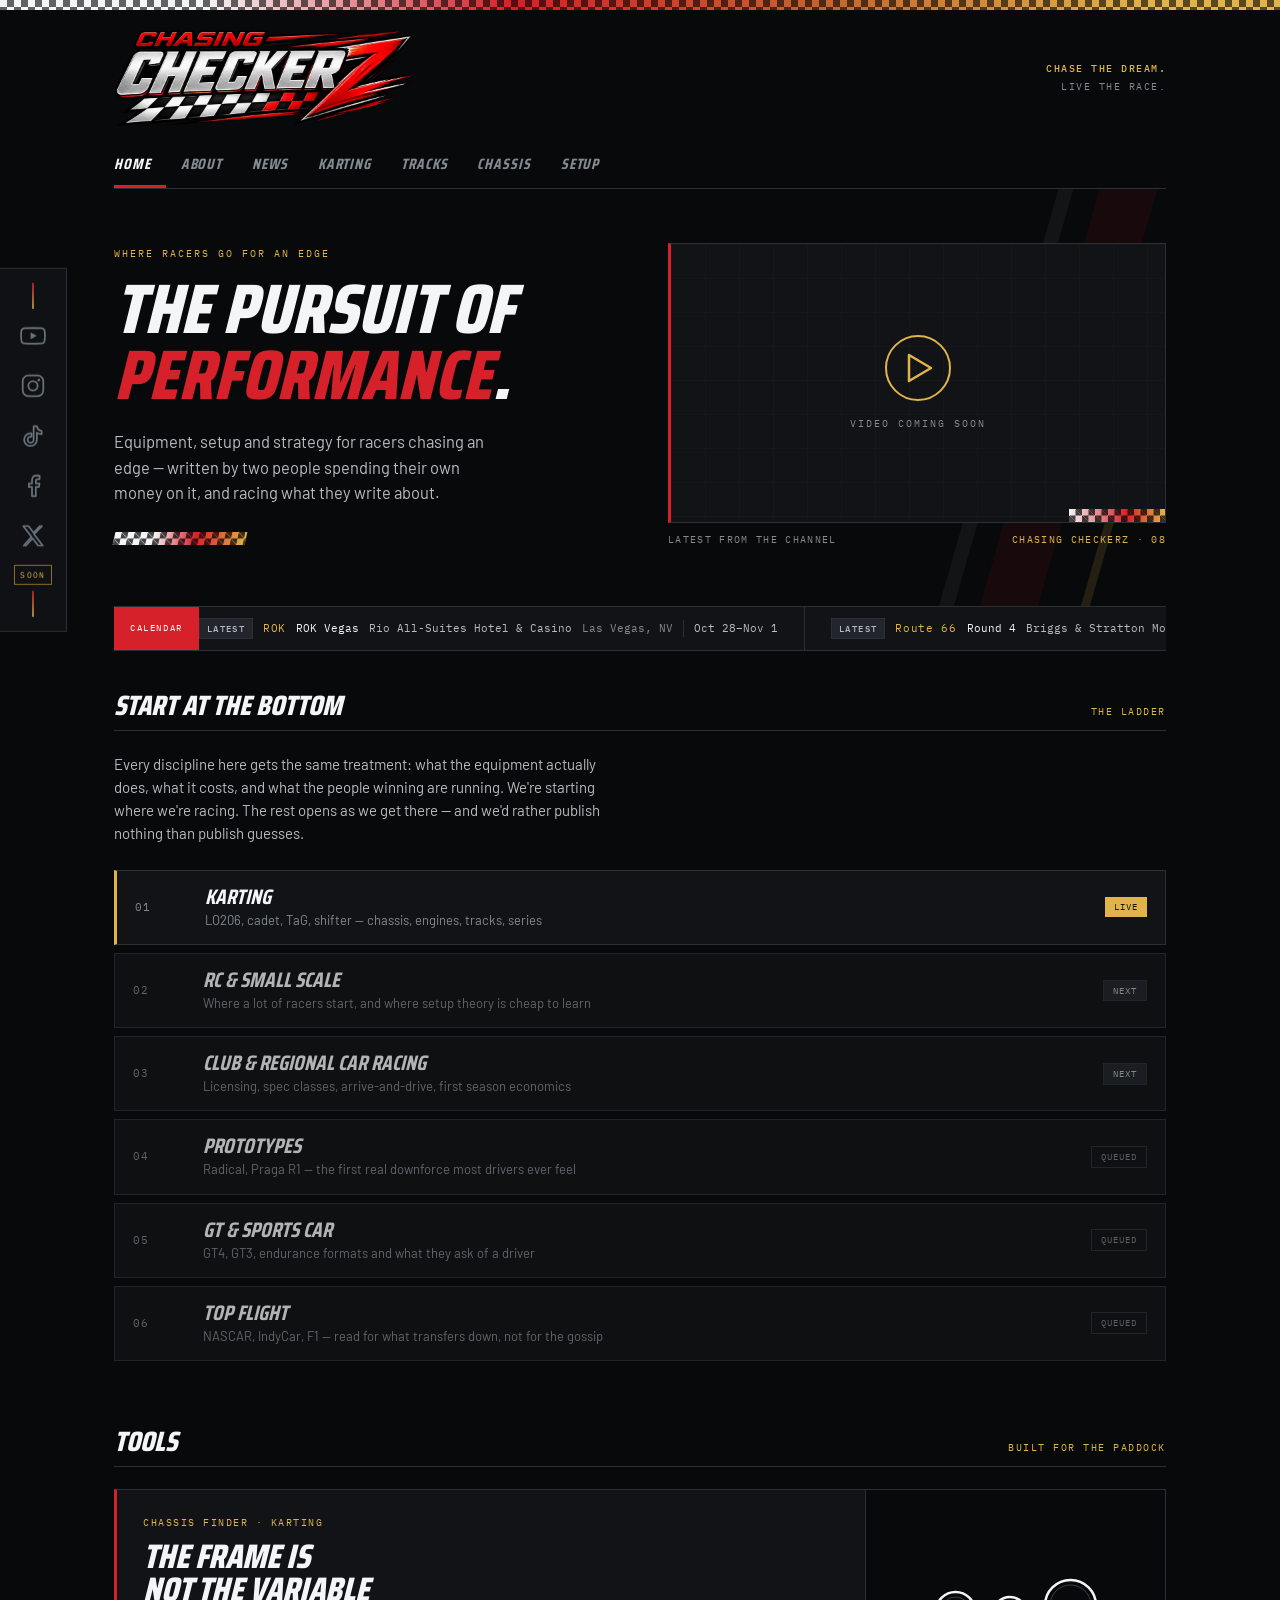
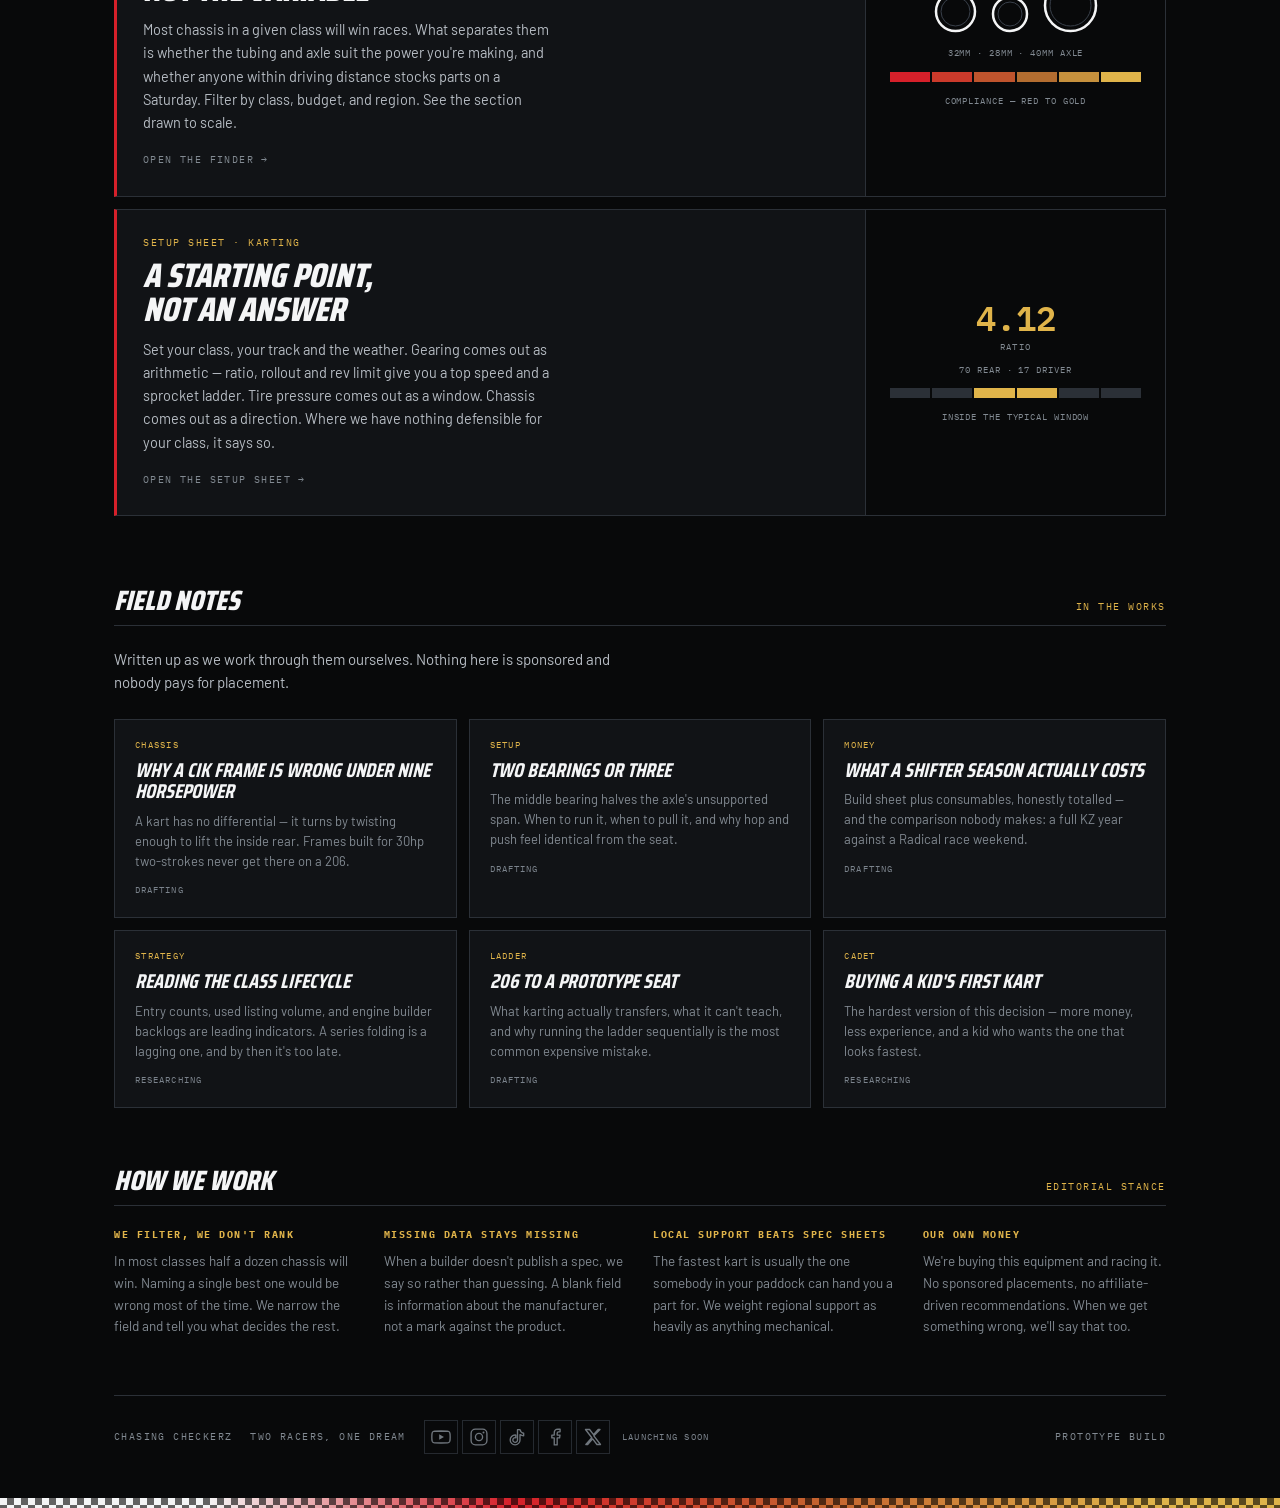
==== index.html @ 41fd0c92 "Header: new tagline 'Chase the dream. Live the race.'" ====
<!DOCTYPE html>
<html lang="en">
<head>
<meta charset="utf-8">
<meta name="viewport" content="width=device-width, initial-scale=1">
<title>Chasing Checkerz — The pursuit of performance</title>
<meta name="description" content="Where racers go for an edge. Equipment, setup, and strategy — starting with karting.">
<link rel="stylesheet" href="assets/app.css">
<style>
.hero2{position:relative;display:grid;grid-template-columns:1.02fr 1fr;gap:46px;align-items:center;padding:54px 0 58px}
.hero2-bg{position:absolute;inset:0;pointer-events:none;z-index:0;overflow:hidden}
.slash{position:absolute;top:-90px;height:560px;transform:skewX(-16deg)}
.s1{right:6%;width:58px;background:var(--red);opacity:.08}
.s2{right:14%;width:15px;background:var(--white);opacity:.045}
.s3{right:1%;width:9px;background:var(--gold);opacity:.13}
.hero2-copy{position:relative;z-index:1}
.hero2-copy h1{font-size:clamp(40px,5.6vw,70px)}
.hero2-copy .lede{margin-top:20px;max-width:44ch}
.hero2-copy .check-sm{margin-top:26px}
.hero2-video{position:relative;z-index:1;margin:0}
.vframe{position:relative;aspect-ratio:16/9;width:100%;background:var(--carbon);border:1px solid var(--rule);border-left:3px solid var(--red);display:flex;flex-direction:column;align-items:center;justify-content:center;gap:15px;overflow:hidden}
.vframe-grid{position:absolute;inset:0;opacity:.5;background-image:linear-gradient(var(--carbon-2) 1px,transparent 1px),linear-gradient(90deg,var(--carbon-2) 1px,transparent 1px);background-size:34px 34px}
.vplay{position:relative;z-index:1;width:66px;height:66px;border:2px solid var(--gold);border-radius:50%;display:flex;align-items:center;justify-content:center;color:var(--gold);padding-left:5px}
.vlabel{position:relative;z-index:1;font-family:var(--mono);font-size:10px;letter-spacing:.2em;text-transform:uppercase;color:var(--grey)}
.vcorner{position:absolute;right:0;bottom:0;width:96px;height:13px;background-image:linear-gradient(45deg,rgba(0,0,0,.72) 25%,transparent 25%,transparent 75%,rgba(0,0,0,.72) 75%),linear-gradient(45deg,rgba(0,0,0,.72) 25%,transparent 25%,transparent 75%,rgba(0,0,0,.72) 75%),linear-gradient(90deg,#F4F5F6 0%,var(--red) 60%,var(--gold) 100%);background-size:13px 13px,13px 13px,100% 100%;background-position:0 0,6.5px 6.5px,0 0}
.vcap{display:flex;justify-content:space-between;gap:12px;flex-wrap:wrap;margin-top:10px;font-family:var(--mono);font-size:9.5px;letter-spacing:.14em;text-transform:uppercase;color:var(--grey)}
.vcap span:last-child{color:var(--gold)}
.sec{padding-bottom:58px}
.rung{display:grid;grid-template-columns:52px 1fr auto;gap:18px;align-items:center;background:var(--carbon);border:1px solid var(--rule);padding:14px 18px;margin-bottom:8px}
.rung.live{border-left:3px solid var(--gold)}
.rung.queued{opacity:.72}
.rung-no{font-family:var(--mono);font-size:11px;color:var(--grey);letter-spacing:.08em}
.rung-name{font-family:var(--disp);font-weight:700;font-style:italic;font-size:21px;text-transform:uppercase;line-height:1.1}
.rung-desc{font-size:13px;color:var(--grey);margin-top:2px}
.rung-state{font-family:var(--mono);font-size:9px;letter-spacing:.12em;text-transform:uppercase;padding:3px 9px;white-space:nowrap}
.st-live{background:var(--gold);color:#1A1405}
.st-next{background:var(--carbon-3);color:var(--grey-2);border:1px solid var(--rule)}
.st-later{background:transparent;color:var(--grey-3);border:1px solid var(--rule)}
.tool-feature{display:grid;grid-template-columns:1fr 300px;background:var(--carbon);border:1px solid var(--rule);border-left:3px solid var(--red);text-decoration:none;transition:border-color .15s;margin-bottom:12px}
.tool-feature:hover{border-color:var(--gold);border-left-color:var(--gold)}
.tf-copy{padding:26px 26px 28px}
.tf-tag{font-family:var(--mono);font-size:9.5px;letter-spacing:.16em;text-transform:uppercase;color:var(--gold);margin-bottom:9px}
.tf-name{font-family:var(--disp);font-weight:800;font-style:italic;font-size:34px;text-transform:uppercase;line-height:.98;margin-bottom:12px}
.tf-desc{font-size:14.5px;color:var(--grey-2);line-height:1.6;max-width:52ch}
.tf-cta{font-family:var(--mono);font-size:10px;letter-spacing:.14em;text-transform:uppercase;color:var(--grey);margin-top:18px}
.tool-feature:hover .tf-cta{color:var(--gold)}
.tf-art{background:var(--black);border-left:1px solid var(--rule);display:flex;flex-direction:column;justify-content:center;gap:12px;padding:26px 24px}
.tf-tubes{display:flex;align-items:flex-end;gap:12px;justify-content:center}
.tf-cap{font-family:var(--mono);font-size:9px;letter-spacing:.1em;text-transform:uppercase;color:var(--grey);text-align:center}
.tf-bar{display:flex;gap:2px}
.tf-bar i{height:10px;flex:1}
.notes{display:grid;grid-template-columns:repeat(auto-fit,minmax(280px,1fr));gap:12px}
.note-card{background:var(--carbon);border:1px solid var(--rule);padding:18px 20px 20px}
.note-cat{font-family:var(--mono);font-size:9px;letter-spacing:.14em;text-transform:uppercase;color:var(--gold);margin-bottom:8px}
.note-title{font-family:var(--disp);font-weight:700;font-style:italic;font-size:20px;text-transform:uppercase;line-height:1.08;margin-bottom:8px}
.note-dek{font-size:13px;color:var(--grey);line-height:1.55}
.note-state{font-family:var(--mono);font-size:9px;letter-spacing:.12em;text-transform:uppercase;color:var(--grey-3);margin-top:12px}
.stance{display:grid;grid-template-columns:repeat(auto-fit,minmax(240px,1fr));gap:26px}
.stance h3{font-family:var(--mono);font-size:9.5px;letter-spacing:.16em;text-transform:uppercase;color:var(--gold);margin-bottom:8px}
.stance p{font-size:13.5px;color:var(--grey);line-height:1.6}
@media(max-width:980px){
  .hero2{grid-template-columns:1fr;gap:32px;padding:40px 0 46px}
  .hero2-copy .lede{max-width:none}
}
@media(max-width:780px){
  .tool-feature{grid-template-columns:1fr}
  .tf-art{border-left:none;border-top:1px solid var(--rule)}
  .rung{grid-template-columns:36px 1fr;gap:12px}
  .rung-state{grid-column:2;justify-self:start;margin-top:6px}
}
</style>
</head>
<body>
<div class="checkstrip"></div>

<div class="wrap">
  <header class="mastB">
    <div class="barB">
      <a href="index.html" aria-label="Chasing Checkerz home"><img class="logoB" src="assets/logo-bar.webp" alt="Chasing Checkerz"></a>
      <div class="toolB"><b>Chase the dream.</b>Live the race.</div>
    </div>
    <nav class="sitenav">
      <a href="index.html" aria-current="page">Home</a>
      <a href="about.html">About</a>
      <a href="news.html">News</a>
      <a href="karting.html">Karting</a>
      <a href="tracks.html">Tracks</a>
      <a href="frame.html">Chassis</a>
      <a href="setup.html">Setup</a>
    </nav>
  </header>

  <section class="hero2">
    <div class="hero2-bg" aria-hidden="true">
      <div class="slash s1"></div><div class="slash s2"></div><div class="slash s3"></div>
    </div>
    <div class="hero2-copy">
      <div class="eyebrow">Where racers go for an edge</div>
      <h1>The pursuit of<br><em>performance</em>.</h1>
      <p class="lede">Equipment, setup and strategy for racers chasing an edge &mdash; written by two people spending their own money on it, and racing what they write about.</p>
      <div class="check-sm"></div>
    </div>

    <figure class="hero2-video">
      <!-- ===== VIDEO PLACEHOLDER =====================================
           To go live, replace the whole .vframe div below with:
           <div class="vframe"><iframe src="https://www.youtube.com/embed/VIDEO_ID"
             title="Chasing Checkerz" frameborder="0" allowfullscreen
             style="position:absolute;inset:0;width:100%;height:100%;border:0"></iframe></div>
           The 16:9 box, border and caption all stay as they are.
      ============================================================== -->
      <div class="vframe">
        <div class="vframe-grid" aria-hidden="true"></div>
        <div class="vplay" aria-hidden="true">
          <svg width="26" height="30" viewBox="0 0 26 30"><path d="M2 2 L24 15 L2 28 Z" fill="none" stroke="currentColor" stroke-width="2.5" stroke-linejoin="round"/></svg>
        </div>
        <div class="vlabel">Video coming soon</div>
        <div class="vcorner" aria-hidden="true"></div>
      </div>
      <figcaption class="vcap"><span>Latest from the channel</span><span>Chasing Checkerz &middot; 08</span></figcaption>
    </figure>
  </section>

  <div id="ticker"></div>

  <section class="sec" style="padding-top:40px">
    <div class="sec-head">
      <h2>Start at the bottom</h2>
      <span class="kicker">The ladder</span>
    </div>
    <p class="sec-intro">Every discipline here gets the same treatment: what the equipment actually does, what it costs, and what the people winning are running. We're starting where we're racing. The rest opens as we get there — and we'd rather publish nothing than publish guesses.</p>

    <div class="rung live">
      <div class="rung-no">01</div>
      <div><div class="rung-name">Karting</div><div class="rung-desc">LO206, cadet, TaG, shifter — chassis, engines, tracks, series</div></div>
      <span class="rung-state st-live">Live</span>
    </div>
    <div class="rung queued">
      <div class="rung-no">02</div>
      <div><div class="rung-name">RC &amp; Small Scale</div><div class="rung-desc">Where a lot of racers start, and where setup theory is cheap to learn</div></div>
      <span class="rung-state st-next">Next</span>
    </div>
    <div class="rung queued">
      <div class="rung-no">03</div>
      <div><div class="rung-name">Club &amp; Regional Car Racing</div><div class="rung-desc">Licensing, spec classes, arrive-and-drive, first season economics</div></div>
      <span class="rung-state st-next">Next</span>
    </div>
    <div class="rung queued">
      <div class="rung-no">04</div>
      <div><div class="rung-name">Prototypes</div><div class="rung-desc">Radical, Praga R1 — the first real downforce most drivers ever feel</div></div>
      <span class="rung-state st-later">Queued</span>
    </div>
    <div class="rung queued">
      <div class="rung-no">05</div>
      <div><div class="rung-name">GT &amp; Sports Car</div><div class="rung-desc">GT4, GT3, endurance formats and what they ask of a driver</div></div>
      <span class="rung-state st-later">Queued</span>
    </div>
    <div class="rung queued">
      <div class="rung-no">06</div>
      <div><div class="rung-name">Top Flight</div><div class="rung-desc">NASCAR, IndyCar, F1 — read for what transfers down, not for the gossip</div></div>
      <span class="rung-state st-later">Queued</span>
    </div>
  </section>

  <section class="sec">
    <div class="sec-head">
      <h2>Tools</h2>
      <span class="kicker">Built for the paddock</span>
    </div>
    <a class="tool-feature" href="frame.html">
      <div class="tf-copy">
        <div class="tf-tag">Chassis Finder · Karting</div>
        <div class="tf-name">The Frame Is<br>Not The Variable</div>
        <p class="tf-desc">Most chassis in a given class will win races. What separates them is whether the tubing and axle suit the power you're making, and whether anyone within driving distance stocks parts on a Saturday. Filter by class, budget, and region. See the section drawn to scale.</p>
        <div class="tf-cta">Open the finder →</div>
      </div>
      <div class="tf-art" aria-hidden="true">
        <div class="tf-tubes">
          <svg width="45" height="45" viewBox="0 0 45 45"><circle cx="22.5" cy="22.5" r="19.5" fill="none" stroke="#F4F5F6" stroke-width="2.5"/><circle cx="22.5" cy="22.5" r="14.5" fill="none" stroke="#39404A" stroke-width="1"/></svg>
          <svg width="40" height="40" viewBox="0 0 40 40"><circle cx="20" cy="20" r="17" fill="none" stroke="#F4F5F6" stroke-width="2.5"/><circle cx="20" cy="20" r="12" fill="none" stroke="#39404A" stroke-width="1"/></svg>
          <svg width="57" height="57" viewBox="0 0 57 57"><circle cx="28.5" cy="28.5" r="25.5" fill="none" stroke="#F4F5F6" stroke-width="2.5"/><circle cx="28.5" cy="28.5" r="20.5" fill="none" stroke="#39404A" stroke-width="1"/></svg>
        </div>
        <div class="tf-cap">32mm · 28mm · 40mm axle</div>
        <div class="tf-bar">
          <i style="background:#D6202A"></i><i style="background:#CB3A2B"></i><i style="background:#BF542D"></i>
          <i style="background:#B36D30"></i><i style="background:#C6913D"></i><i style="background:#E0B44A"></i>
        </div>
        <div class="tf-cap">Compliance — red to gold</div>
      </div>
    </a>
    <a class="tool-feature" href="setup.html">
      <div class="tf-copy">
        <div class="tf-tag">Setup Sheet &middot; Karting</div>
        <div class="tf-name">A Starting Point,<br>Not An Answer</div>
        <p class="tf-desc">Set your class, your track and the weather. Gearing comes out as arithmetic &mdash; ratio, rollout and rev limit give you a top speed and a sprocket ladder. Tire pressure comes out as a window. Chassis comes out as a direction. Where we have nothing defensible for your class, it says so.</p>
        <div class="tf-cta">Open the setup sheet &rarr;</div>
      </div>
      <div class="tf-art" aria-hidden="true">
        <div class="big" style="font-family:var(--mono);font-size:34px;font-weight:600;color:var(--gold);text-align:center;line-height:1">4.12<small style="display:block;font-size:9px;font-weight:400;letter-spacing:.14em;text-transform:uppercase;color:var(--grey);margin-top:7px">ratio</small></div>
        <div class="tf-cap">70 rear &middot; 17 driver</div>
        <div class="tf-bar">
          <i style="background:var(--rule)"></i><i style="background:var(--rule)"></i><i style="background:var(--gold)"></i>
          <i style="background:var(--gold)"></i><i style="background:var(--rule)"></i><i style="background:var(--rule)"></i>
        </div>
        <div class="tf-cap">Inside the typical window</div>
      </div>
    </a>
  </section>

  <section class="sec">
    <div class="sec-head">
      <h2>Field notes</h2>
      <span class="kicker">In the works</span>
    </div>
    <p class="sec-intro">Written up as we work through them ourselves. Nothing here is sponsored and nobody pays for placement.</p>
    <div class="notes">
      <article class="note-card">
        <div class="note-cat">Chassis</div>
        <div class="note-title">Why a CIK frame is wrong under nine horsepower</div>
        <p class="note-dek">A kart has no differential — it turns by twisting enough to lift the inside rear. Frames built for 30hp two-strokes never get there on a 206.</p>
        <div class="note-state">Drafting</div>
      </article>
      <article class="note-card">
        <div class="note-cat">Setup</div>
        <div class="note-title">Two bearings or three</div>
        <p class="note-dek">The middle bearing halves the axle's unsupported span. When to run it, when to pull it, and why hop and push feel identical from the seat.</p>
        <div class="note-state">Drafting</div>
      </article>
      <article class="note-card">
        <div class="note-cat">Money</div>
        <div class="note-title">What a shifter season actually costs</div>
        <p class="note-dek">Build sheet plus consumables, honestly totalled — and the comparison nobody makes: a full KZ year against a Radical race weekend.</p>
        <div class="note-state">Drafting</div>
      </article>
      <article class="note-card">
        <div class="note-cat">Strategy</div>
        <div class="note-title">Reading the class lifecycle</div>
        <p class="note-dek">Entry counts, used listing volume, and engine builder backlogs are leading indicators. A series folding is a lagging one, and by then it's too late.</p>
        <div class="note-state">Researching</div>
      </article>
      <article class="note-card">
        <div class="note-cat">Ladder</div>
        <div class="note-title">206 to a prototype seat</div>
        <p class="note-dek">What karting actually transfers, what it can't teach, and why running the ladder sequentially is the most common expensive mistake.</p>
        <div class="note-state">Drafting</div>
      </article>
      <article class="note-card">
        <div class="note-cat">Cadet</div>
        <div class="note-title">Buying a kid's first kart</div>
        <p class="note-dek">The hardest version of this decision — more money, less experience, and a kid who wants the one that looks fastest.</p>
        <div class="note-state">Researching</div>
      </article>
    </div>
  </section>

  <section class="sec">
    <div class="sec-head">
      <h2>How we work</h2>
      <span class="kicker">Editorial stance</span>
    </div>
    <div class="stance">
      <div>
        <h3>We filter, we don't rank</h3>
        <p>In most classes half a dozen chassis will win. Naming a single best one would be wrong most of the time. We narrow the field and tell you what decides the rest.</p>
      </div>
      <div>
        <h3>Missing data stays missing</h3>
        <p>When a builder doesn't publish a spec, we say so rather than guessing. A blank field is information about the manufacturer, not a mark against the product.</p>
      </div>
      <div>
        <h3>Local support beats spec sheets</h3>
        <p>The fastest kart is usually the one somebody in your paddock can hand you a part for. We weight regional support as heavily as anything mechanical.</p>
      </div>
      <div>
        <h3>Our own money</h3>
        <p>We're buying this equipment and racing it. No sponsored placements, no affiliate-driven recommendations. When we get something wrong, we'll say that too.</p>
      </div>
    </div>
  </section>

  <footer class="sitefoot">
    <span>Chasing Checkerz</span>
    <span>Two racers, one dream</span>
    <span class="r">Prototype build</span>
  </footer>
</div>
<div class="checkstrip"></div>
<script src="assets/site.js"></script>
</body>
</html>
---- assets/app.css ----
@import url('https://fonts.googleapis.com/css2?family=Barlow:ital,wght@0,400;0,500;0,600;1,500&family=IBM+Plex+Mono:wght@400;500;600&family=Saira+Condensed:wght@600;700;800&display=swap');

:root{
  --black:#08090A; --carbon:#111316; --carbon-2:#191C21; --carbon-3:#22262C;
  --rule:#2B3037; --white:#F4F5F6; --grey:#828A92; --grey-2:#B6BCC3;
  --red:#D6202A; --red-lo:#8E1219; --gold:#E0B44A; --gold-lo:#8C6E22;
  --grey-3:#7B838C; --blue:#5C93C4; --green:#7FA86B;
  --mono:'IBM Plex Mono',ui-monospace,monospace;
  --disp:'Saira Condensed','Arial Narrow',sans-serif;
  --body:'Barlow',system-ui,sans-serif;
}
*{box-sizing:border-box;margin:0;padding:0}
html{-webkit-text-size-adjust:100%;scroll-behavior:smooth}
body{background:var(--black);color:var(--white);font-family:var(--body);font-size:15px;line-height:1.55;overflow-x:hidden}
.wrap{max-width:1100px;margin:0 auto;padding:0 24px}
a{color:inherit}

.checkstrip{
  height:10px;width:100%;
  background-image:
    linear-gradient(45deg,rgba(0,0,0,.6) 25%,transparent 25%,transparent 75%,rgba(0,0,0,.6) 75%),
    linear-gradient(45deg,rgba(0,0,0,.6) 25%,transparent 25%,transparent 75%,rgba(0,0,0,.6) 75%),
    linear-gradient(90deg,#F4F5F6 0%,#F4F5F6 16%,var(--red) 40%,#C4632F 64%,var(--gold) 90%,var(--gold) 100%);
  background-size:14px 14px,14px 14px,100% 100%;
  background-position:0 0,7px 7px,0 0;
}
.check-sm{
  height:13px;width:132px;
  background-image:
    linear-gradient(45deg,rgba(0,0,0,.72) 25%,transparent 25%,transparent 75%,rgba(0,0,0,.72) 75%),
    linear-gradient(45deg,rgba(0,0,0,.72) 25%,transparent 25%,transparent 75%,rgba(0,0,0,.72) 75%),
    linear-gradient(90deg,#F4F5F6 0%,#F4F5F6 30%,var(--red) 62%,var(--gold) 100%);
  background-size:13px 13px,13px 13px,100% 100%;
  background-position:0 0,6.5px 6.5px,0 0;
  transform:skewX(-12deg);
}

.nav{display:flex;flex-wrap:wrap;border-bottom:1px solid var(--rule)}
.nav button{font-family:var(--disp);font-weight:700;font-style:italic;font-size:15px;letter-spacing:.06em;text-transform:uppercase;background:none;border:none;border-bottom:3px solid transparent;color:var(--grey);padding:10px 16px 8px;cursor:pointer}
.nav button[aria-current="true"]{color:var(--white);border-bottom-color:var(--red)}
.nav button[disabled]{color:var(--grey-3);cursor:not-allowed}
.nav button[disabled] sup{font-family:var(--mono);font-style:normal;font-size:8px;letter-spacing:.1em;color:var(--gold-lo);margin-left:5px;top:-6px;position:relative}

.eyebrow{font-family:var(--mono);font-size:10px;letter-spacing:.2em;text-transform:uppercase;color:var(--gold);margin-bottom:16px}
h1{font-family:var(--disp);font-weight:800;font-style:italic;line-height:.94;text-transform:uppercase}
h1 em{font-style:italic;color:var(--red)}
.lede{font-size:16.5px;color:var(--grey-2);max-width:58ch}

.rig{background:var(--carbon);border:1px solid var(--rule);border-left:3px solid var(--red);margin-bottom:34px}
.rig-head{display:flex;justify-content:space-between;align-items:center;gap:10px;padding:10px 20px;border-bottom:1px solid var(--rule);flex-wrap:wrap;font-family:var(--mono);font-size:9.5px;letter-spacing:.16em;text-transform:uppercase;color:var(--grey)}
.rig-head #stamp{color:var(--gold)}
.row{display:grid;grid-template-columns:112px 1fr;gap:20px;padding:15px 20px;border-bottom:1px solid var(--rule);align-items:start}
.row:last-child{border-bottom:none}
.row > label{font-family:var(--mono);font-size:9.5px;letter-spacing:.14em;text-transform:uppercase;color:var(--grey);padding-top:7px}
.chips{display:flex;flex-wrap:wrap;gap:6px}
.chip{font-family:var(--mono);font-size:11.5px;padding:6px 12px;background:var(--carbon-2);border:1px solid var(--rule);color:var(--grey-2);cursor:pointer;transition:background .12s,border-color .12s,color .12s}
.chip:hover{border-color:var(--grey);color:var(--white)}
.chip[aria-pressed="true"]{background:var(--red);border-color:var(--red);color:#fff}
.chip:focus-visible,select:focus-visible,input:focus-visible,a:focus-visible{outline:2px solid var(--gold);outline-offset:2px}
select{font-family:var(--mono);font-size:11.5px;padding:7px 10px;border:1px solid var(--rule);background:var(--carbon-2);color:var(--white);min-width:230px;max-width:100%}
.budget{display:flex;align-items:center;gap:14px;flex-wrap:wrap}
input[type=range]{width:250px;accent-color:var(--red)}
.budget-val{font-family:var(--mono);font-size:13px;font-weight:600;min-width:76px;color:var(--gold)}
.budget-note{font-family:var(--mono);font-size:10.5px;color:var(--grey)}

.count{font-family:var(--mono);font-size:10px;letter-spacing:.14em;text-transform:uppercase;color:var(--grey);padding-bottom:9px;border-bottom:1px solid var(--rule);margin-bottom:20px;display:flex;justify-content:space-between;gap:12px;flex-wrap:wrap}
.card{background:var(--carbon);border:1px solid var(--rule);margin-bottom:13px;overflow:hidden}
.card-top{display:flex;gap:16px;align-items:flex-start;padding:15px 20px 13px;border-bottom:1px solid var(--rule);flex-wrap:wrap;background:linear-gradient(102deg,var(--carbon-2) 0%,var(--carbon) 58%)}
.name{font-family:var(--disp);font-weight:700;font-style:italic;font-size:24px;text-transform:uppercase;letter-spacing:.02em;line-height:1.08}
.origin{font-family:var(--mono);font-size:10.5px;color:var(--grey);margin-top:4px}
.verdict{margin-left:auto;text-align:right;flex-shrink:0}
.badge{display:inline-block;font-family:var(--mono);font-size:9px;letter-spacing:.12em;text-transform:uppercase;padding:3px 9px}
.b-fit{background:var(--gold);color:#1A1405}
.b-partial{background:var(--carbon-3);color:var(--grey-2);border:1px solid var(--rule)}
.b-miss{background:var(--red-lo);color:#F6D9DA}
.price{font-family:var(--mono);font-size:17px;font-weight:600;margin-top:7px}
.price small{font-size:9px;color:var(--grey);font-weight:400;display:block;letter-spacing:.1em;text-transform:uppercase}
.card-body{display:grid;grid-template-columns:236px 1fr}
.gauge{padding:17px 20px;border-right:1px solid var(--rule);background:var(--black)}
.gauge-label{font-family:var(--mono);font-size:8.5px;letter-spacing:.16em;text-transform:uppercase;color:var(--grey);margin-bottom:11px}
.tube-row{display:flex;align-items:flex-end;gap:13px;margin-bottom:15px;min-height:80px}
.tube-unit{text-align:center}
.tube-cap{font-family:var(--mono);font-size:9.5px;color:var(--grey-2);margin-top:5px;white-space:nowrap}
.flexbar{display:flex;gap:2px}
.seg{height:12px;flex:1;background:var(--carbon-3);position:relative}
.seg.on::after{content:'';position:absolute;inset:0;background-image:linear-gradient(45deg,rgba(0,0,0,.55) 25%,transparent 25%,transparent 75%,rgba(0,0,0,.55) 75%),linear-gradient(45deg,rgba(0,0,0,.55) 25%,transparent 25%,transparent 75%,rgba(0,0,0,.55) 75%);background-size:8px 8px;background-position:0 0,4px 4px}
.flex-cap{font-family:var(--mono);font-size:9.5px;color:var(--grey);margin-top:7px;letter-spacing:.04em}
.detail{padding:17px 20px}
.spec{display:grid;grid-template-columns:100px 1fr;gap:6px 14px;font-family:var(--mono);font-size:11.5px;margin-bottom:14px}
.spec dt{color:var(--grey);letter-spacing:.08em;text-transform:uppercase;font-size:9.5px;padding-top:2px}
.spec dd{color:var(--grey-2)}
.unk{color:var(--grey-3);font-style:italic}
.note{font-size:13.5px;line-height:1.55;color:var(--grey-2);border-left:2px solid var(--gold);padding-left:12px}
.support{margin-top:12px;font-family:var(--mono);font-size:10.5px;color:var(--grey);line-height:1.75}
.support b{color:var(--grey-2);font-weight:500}
.near{color:var(--gold)}
.empty{background:var(--carbon);border:1px solid var(--rule);border-left:3px solid var(--gold);padding:30px 24px}
.empty h4{font-family:var(--disp);font-weight:700;font-style:italic;font-size:21px;text-transform:uppercase;margin-bottom:8px}
.empty p{font-size:14px;color:var(--grey-2);max-width:60ch}

.ledger{margin-top:42px;border-top:1px solid var(--rule);padding-top:24px;padding-bottom:44px;display:grid;grid-template-columns:repeat(auto-fit,minmax(230px,1fr));gap:26px}
.ledger h3{font-family:var(--mono);font-size:9.5px;letter-spacing:.16em;text-transform:uppercase;color:var(--gold);margin-bottom:8px}
.ledger p{font-size:13px;color:var(--grey);line-height:1.6}

/* ---------- shared page furniture ---------- */
.mastB{padding:20px 0 0}
.barB{display:flex;align-items:center;gap:22px;flex-wrap:wrap;padding-bottom:16px}
.logoB{width:min(300px,64vw);height:auto;display:block;flex-shrink:0}
.toolB{margin-left:auto;text-align:right;font-family:var(--mono);font-size:10px;letter-spacing:.15em;text-transform:uppercase;color:var(--grey)}
.toolB b{display:block;color:var(--gold);font-weight:500;margin-bottom:3px}
.sitenav{display:flex;flex-wrap:wrap;border-bottom:1px solid var(--rule)}
.sitenav a{font-family:var(--disp);font-weight:700;font-style:italic;font-size:15px;letter-spacing:.06em;text-transform:uppercase;color:var(--grey);text-decoration:none;padding:11px 15px 9px;border-bottom:3px solid transparent}
.sitenav a:first-child{padding-left:0}
.sitenav a:hover{color:var(--white)}
.sitenav a[aria-current="page"]{color:var(--white);border-bottom-color:var(--red)}
.sitenav.ctr{justify-content:center;border-top:1px solid var(--rule);margin-bottom:56px}
.sitenav.ctr a:first-child{padding-left:15px}
.pagehero{padding:44px 0 30px;max-width:780px}
.pagehero h1{font-size:clamp(36px,6.4vw,64px)}
.pagehero .lede{margin-top:18px}
.pagehero .check-sm{margin-top:22px}
.sec{padding-bottom:52px}
.sec-head{display:flex;align-items:baseline;gap:14px;flex-wrap:wrap;border-bottom:1px solid var(--rule);padding-bottom:10px;margin-bottom:22px}
.sec-head h2{font-family:var(--disp);font-weight:800;font-style:italic;font-size:28px;text-transform:uppercase;line-height:1}
.sec-head .kicker{font-family:var(--mono);font-size:9.5px;letter-spacing:.16em;text-transform:uppercase;color:var(--gold);margin-left:auto}
.sec-intro{font-size:15px;color:var(--grey-2);max-width:64ch;margin-bottom:24px}
.prose{max-width:66ch}
.prose p{margin-bottom:16px;color:var(--grey-2);font-size:15px;line-height:1.68}
.prose p strong{color:var(--white);font-weight:600}
.prose a{color:var(--gold)}
.cards{display:grid;grid-template-columns:repeat(auto-fit,minmax(270px,1fr));gap:12px}
.card2{background:var(--carbon);border:1px solid var(--rule);padding:18px 20px 20px;text-decoration:none;display:block;transition:border-color .15s}
a.card2:hover{border-color:var(--gold)}
.c2-cat{font-family:var(--mono);font-size:9px;letter-spacing:.14em;text-transform:uppercase;color:var(--gold);margin-bottom:8px}
.c2-title{font-family:var(--disp);font-weight:700;font-style:italic;font-size:20px;text-transform:uppercase;line-height:1.08;margin-bottom:8px}
.c2-dek{font-size:13px;color:var(--grey);line-height:1.55}
.c2-state{font-family:var(--mono);font-size:9px;letter-spacing:.12em;text-transform:uppercase;color:var(--grey-3);margin-top:12px}
a.card2:hover .c2-state{color:var(--gold)}
.notecols{margin-top:30px;border-top:1px solid var(--rule);padding-top:24px;padding-bottom:20px;display:grid;grid-template-columns:repeat(auto-fit,minmax(240px,1fr));gap:26px}
.notecols h3{font-family:var(--mono);font-size:9.5px;letter-spacing:.16em;text-transform:uppercase;color:var(--gold);margin-bottom:8px}
.notecols p{font-size:13px;color:var(--grey);line-height:1.6}
.sitefoot{border-top:1px solid var(--rule);padding:24px 0 44px;display:flex;gap:18px;flex-wrap:wrap;align-items:center;font-family:var(--mono);font-size:10px;letter-spacing:.14em;text-transform:uppercase;color:var(--grey)}
.sitefoot a{color:var(--gold);text-decoration:none}
.sitefoot .r{margin-left:auto}
@media(max-width:780px){
  .toolB{margin-left:0;text-align:left;width:100%}
  .sitefoot .r{margin-left:0;width:100%}
}

.switcher{background:var(--carbon);border-top:1px solid var(--rule)}
.switcher-in{max-width:1100px;margin:0 auto;padding:18px 24px 22px;display:flex;align-items:center;gap:16px;flex-wrap:wrap;font-family:var(--mono);font-size:10px;letter-spacing:.14em;text-transform:uppercase;color:var(--grey)}
.switcher a{color:var(--gold);text-decoration:none;border-bottom:1px solid var(--gold-lo);padding-bottom:1px}
.switcher a:hover{color:#fff;border-color:#fff}
.switcher .sp{margin-left:auto}

@media(max-width:780px){
  .card-body{grid-template-columns:1fr}
  .gauge{border-right:none;border-bottom:1px solid var(--rule)}
  .row{grid-template-columns:1fr;gap:8px}
  .row > label{padding-top:0}
  .verdict{margin-left:0;text-align:left;width:100%}
  input[type=range]{width:100%}
  .nav button{font-size:13px;padding:9px 11px 7px}
  .switcher .sp{margin-left:0;width:100%}
}
@media(prefers-reduced-motion:reduce){*{transition:none!important}html{scroll-behavior:auto}}

/* ---------- social rail + footer socials ---------- */
.srail{position:fixed;left:0;top:50%;transform:translateY(-50%);z-index:60;display:flex;flex-direction:column;align-items:center;gap:4px;padding:14px 10px;background:rgba(17,19,22,.92);border:1px solid var(--rule);border-left:none;backdrop-filter:blur(6px)}
.srail a{display:flex;align-items:center;justify-content:center;width:46px;height:46px;color:var(--grey-2);text-decoration:none;transition:color .15s,background .15s}
.srail a:hover{color:var(--gold);background:var(--carbon-2)}
.srail span.soon{display:flex;align-items:center;justify-content:center;width:46px;height:46px}
.srail-spine{width:2px;height:26px;background:linear-gradient(var(--red),var(--gold));opacity:.75}
.sfoot{display:flex;gap:4px;align-items:center}
.sfoot a,.sfoot span.soon{display:flex;align-items:center;justify-content:center;width:34px;height:34px;color:var(--grey);text-decoration:none;border:1px solid var(--rule);transition:color .15s,border-color .15s}
.sfoot a:hover{color:var(--gold);border-color:var(--gold-lo)}

/* inert (pre-launch) social icons */
.srail .soon,.sfoot .soon{color:var(--grey-3);cursor:default;opacity:.85}
.srail-soon{font-family:var(--mono);font-size:8px;letter-spacing:.16em;text-transform:uppercase;color:var(--gold);border:1px solid var(--gold-lo);padding:3px 5px;margin:2px 0}
.sfoot-soon{font-family:var(--mono);font-size:9px;letter-spacing:.14em;text-transform:uppercase;color:var(--grey-3);margin-left:8px;white-space:nowrap}

/* ---------- race ticker ---------- */
.ticker{display:flex;align-items:stretch;border-top:1px solid var(--rule);border-bottom:1px solid var(--rule);background:var(--carbon);overflow:hidden}
.tk-tag{flex-shrink:0;display:flex;align-items:center;padding:0 16px;background:var(--red);color:#fff;font-family:var(--mono);font-size:9px;letter-spacing:.18em;text-transform:uppercase}
.tk-win{overflow:hidden;flex:1;position:relative}
.tk-rail{display:flex;width:max-content;animation:tkscroll 64s linear infinite}
.tk-win:hover .tk-rail{animation-play-state:paused}
@keyframes tkscroll{from{transform:translateX(0)}to{transform:translateX(-50%)}}
.tk-item{display:flex;align-items:center;gap:10px;padding:11px 26px 11px 0;margin-right:26px;border-right:1px solid var(--rule);white-space:nowrap;font-family:var(--mono);font-size:11px}
.tk-item b{font-size:8.5px;letter-spacing:.16em;text-transform:uppercase;padding:3px 7px;font-weight:500}
.tk-next{background:var(--gold);color:#1A1405}
.tk-past{background:var(--carbon-3);color:var(--grey-2);border:1px solid var(--rule)}
.tk-ser{color:var(--gold);letter-spacing:.06em}
.tk-rd{color:var(--white)}
.tk-tr{color:var(--grey-2)}
.tk-loc{color:var(--grey)}
.tk-dt{color:var(--grey-2);border-left:1px solid var(--rule);padding-left:10px}
@media(prefers-reduced-motion:reduce){.tk-rail{animation:none}.tk-win{overflow-x:auto}}
@media(max-width:1180px){.srail{display:none}}
@media(max-width:780px){
  .tk-tr,.tk-loc{display:none}
  .tk-item{padding-right:18px;margin-right:18px}
}
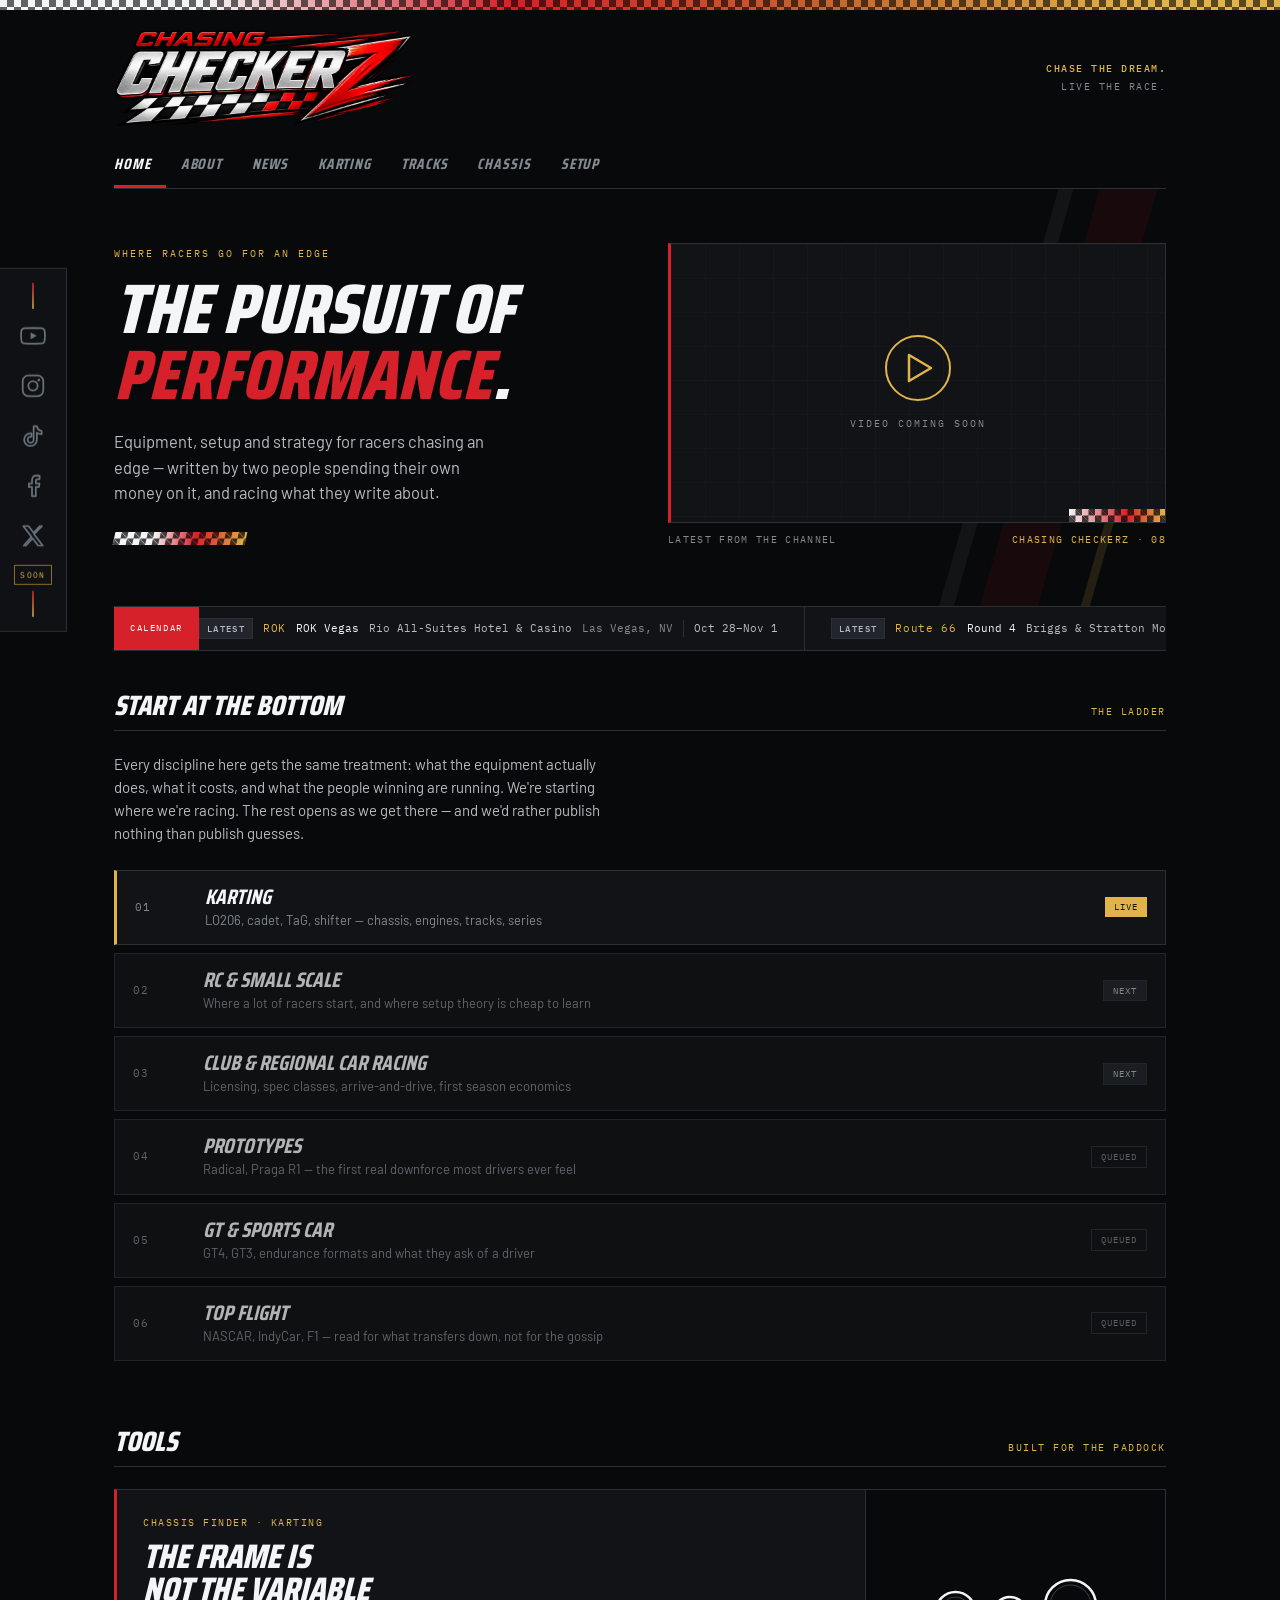
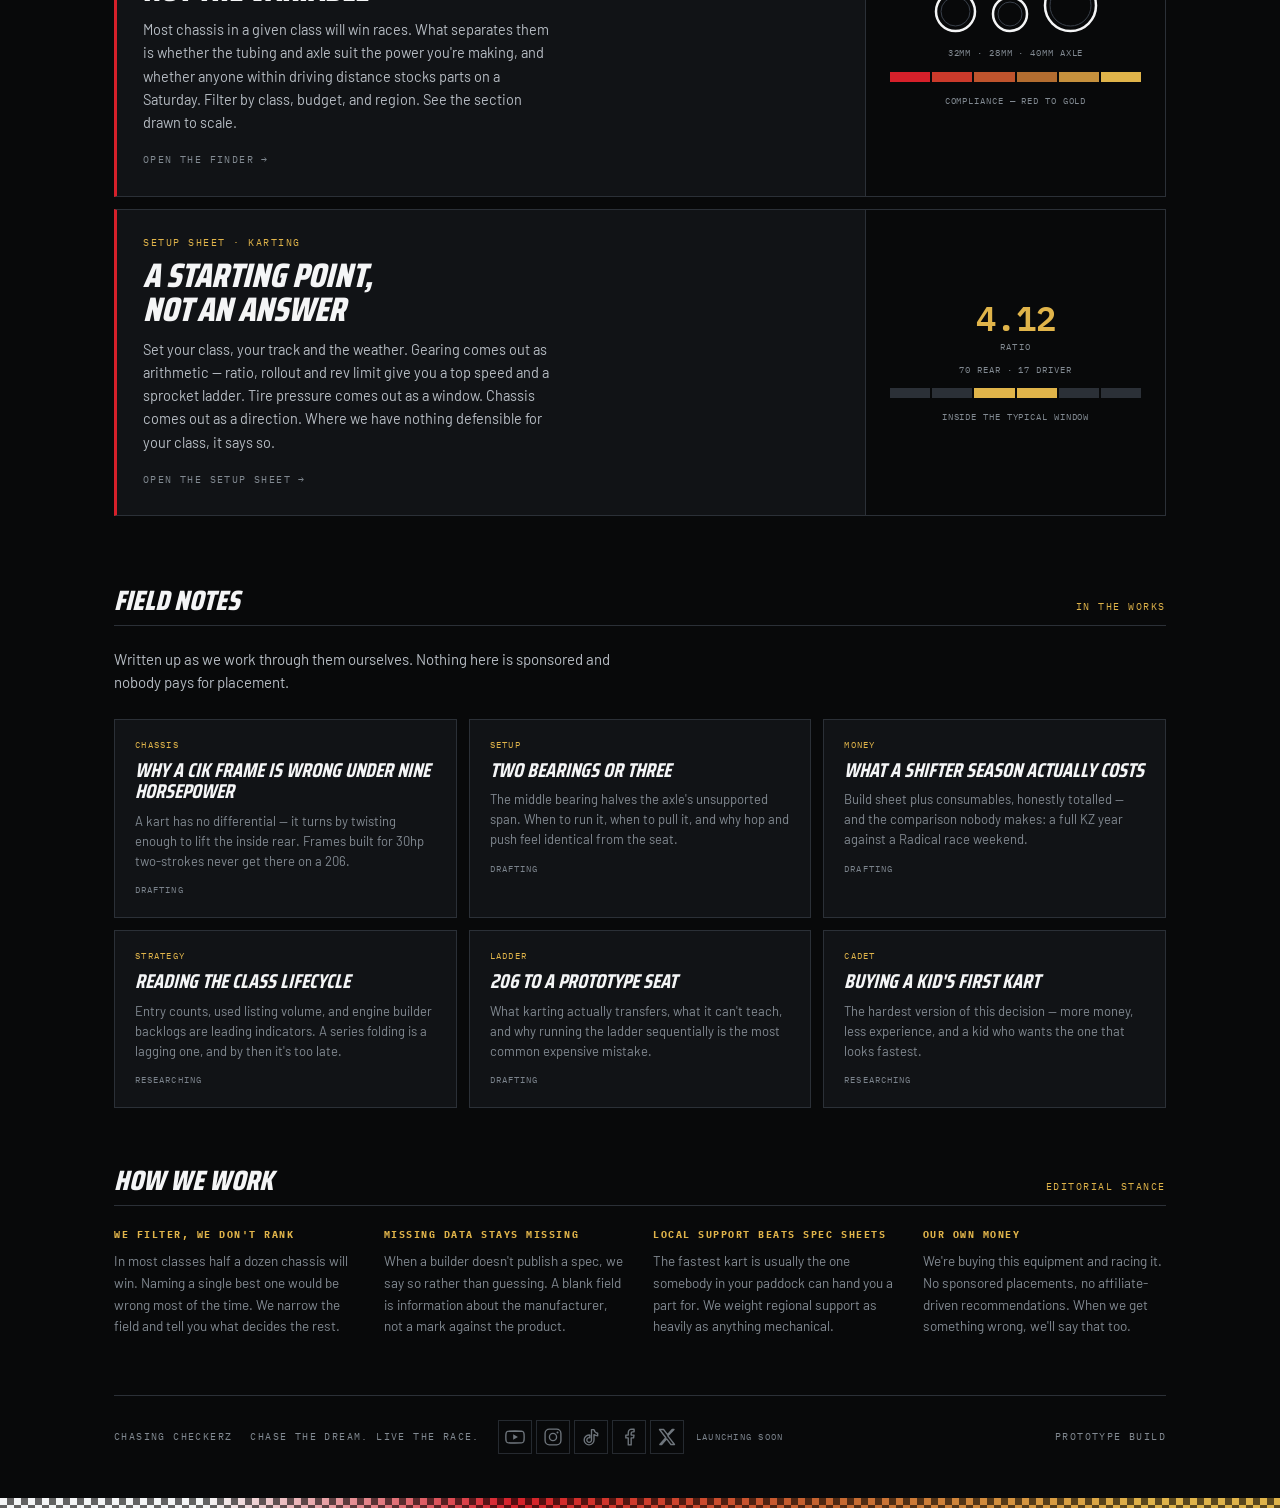
==== commit 85a37f23: "Apply new tagline across footers and About eyebrow Replaces 'Two racers, one dream' with 'Chase the " ====
--- a/index.html
+++ b/index.html
@@ -280,7 +280,7 @@
 
   <footer class="sitefoot">
     <span>Chasing Checkerz</span>
-    <span>Two racers, one dream</span>
+    <span>Chase the dream. Live the race.</span>
     <span class="r">Prototype build</span>
   </footer>
 </div>
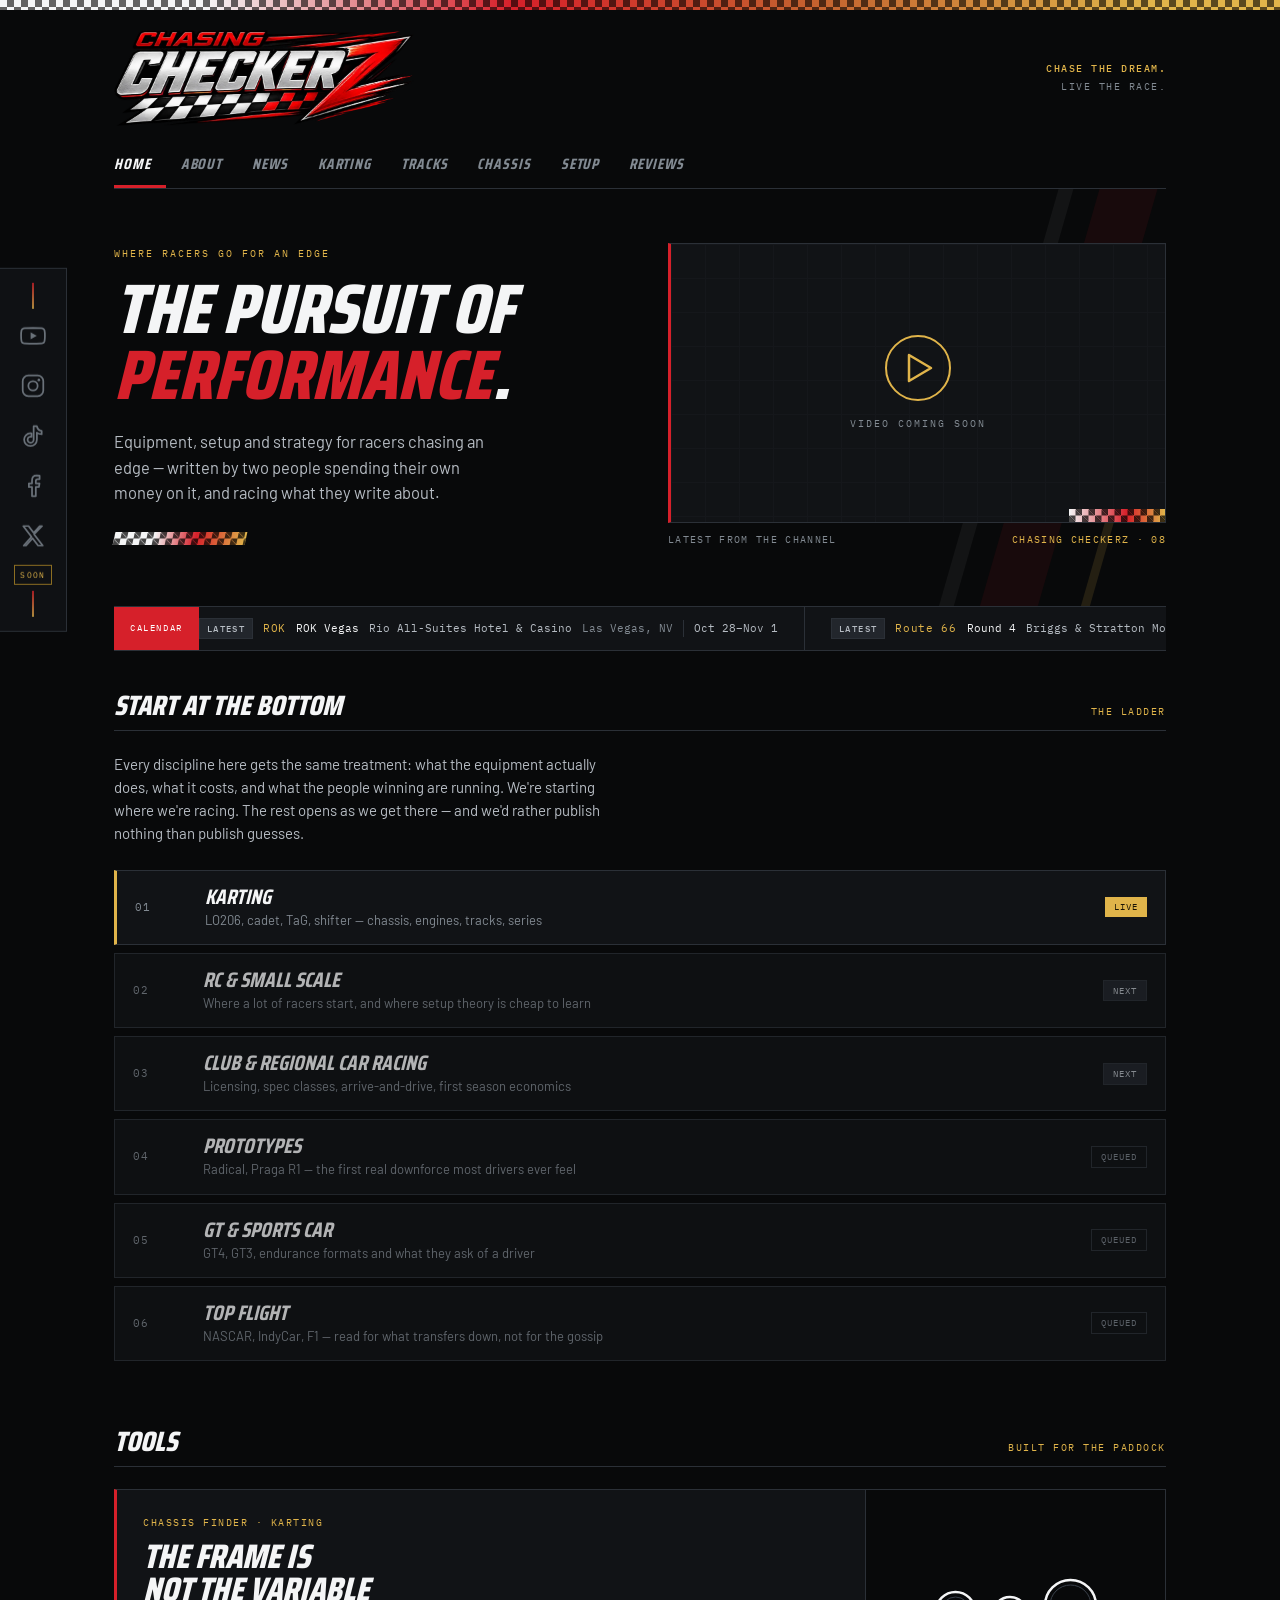
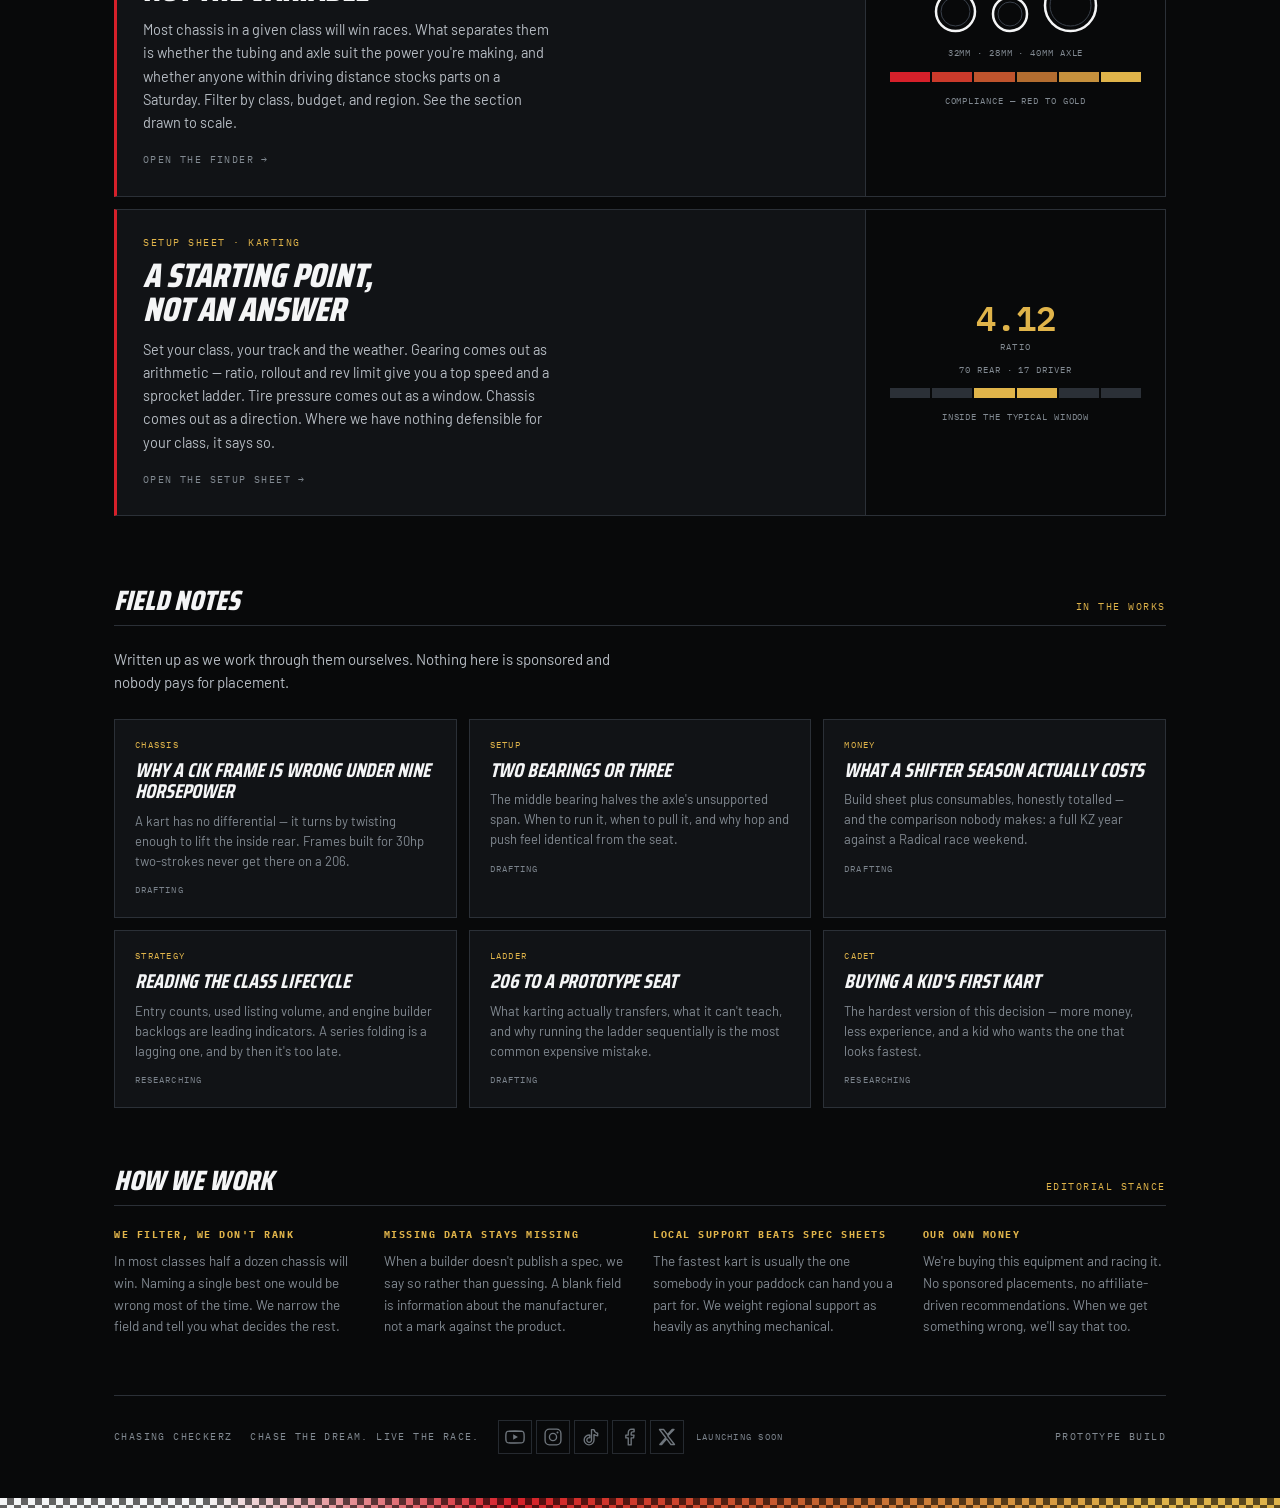
==== commit 968aff59: "Add review request page for facilities and manufacturers - review.html: what we cover, submission fo" ====
--- a/index.html
+++ b/index.html
@@ -87,6 +87,7 @@
       <a href="tracks.html">Tracks</a>
       <a href="frame.html">Chassis</a>
       <a href="setup.html">Setup</a>
+      <a href="review.html">Reviews</a>
     </nav>
   </header>
 
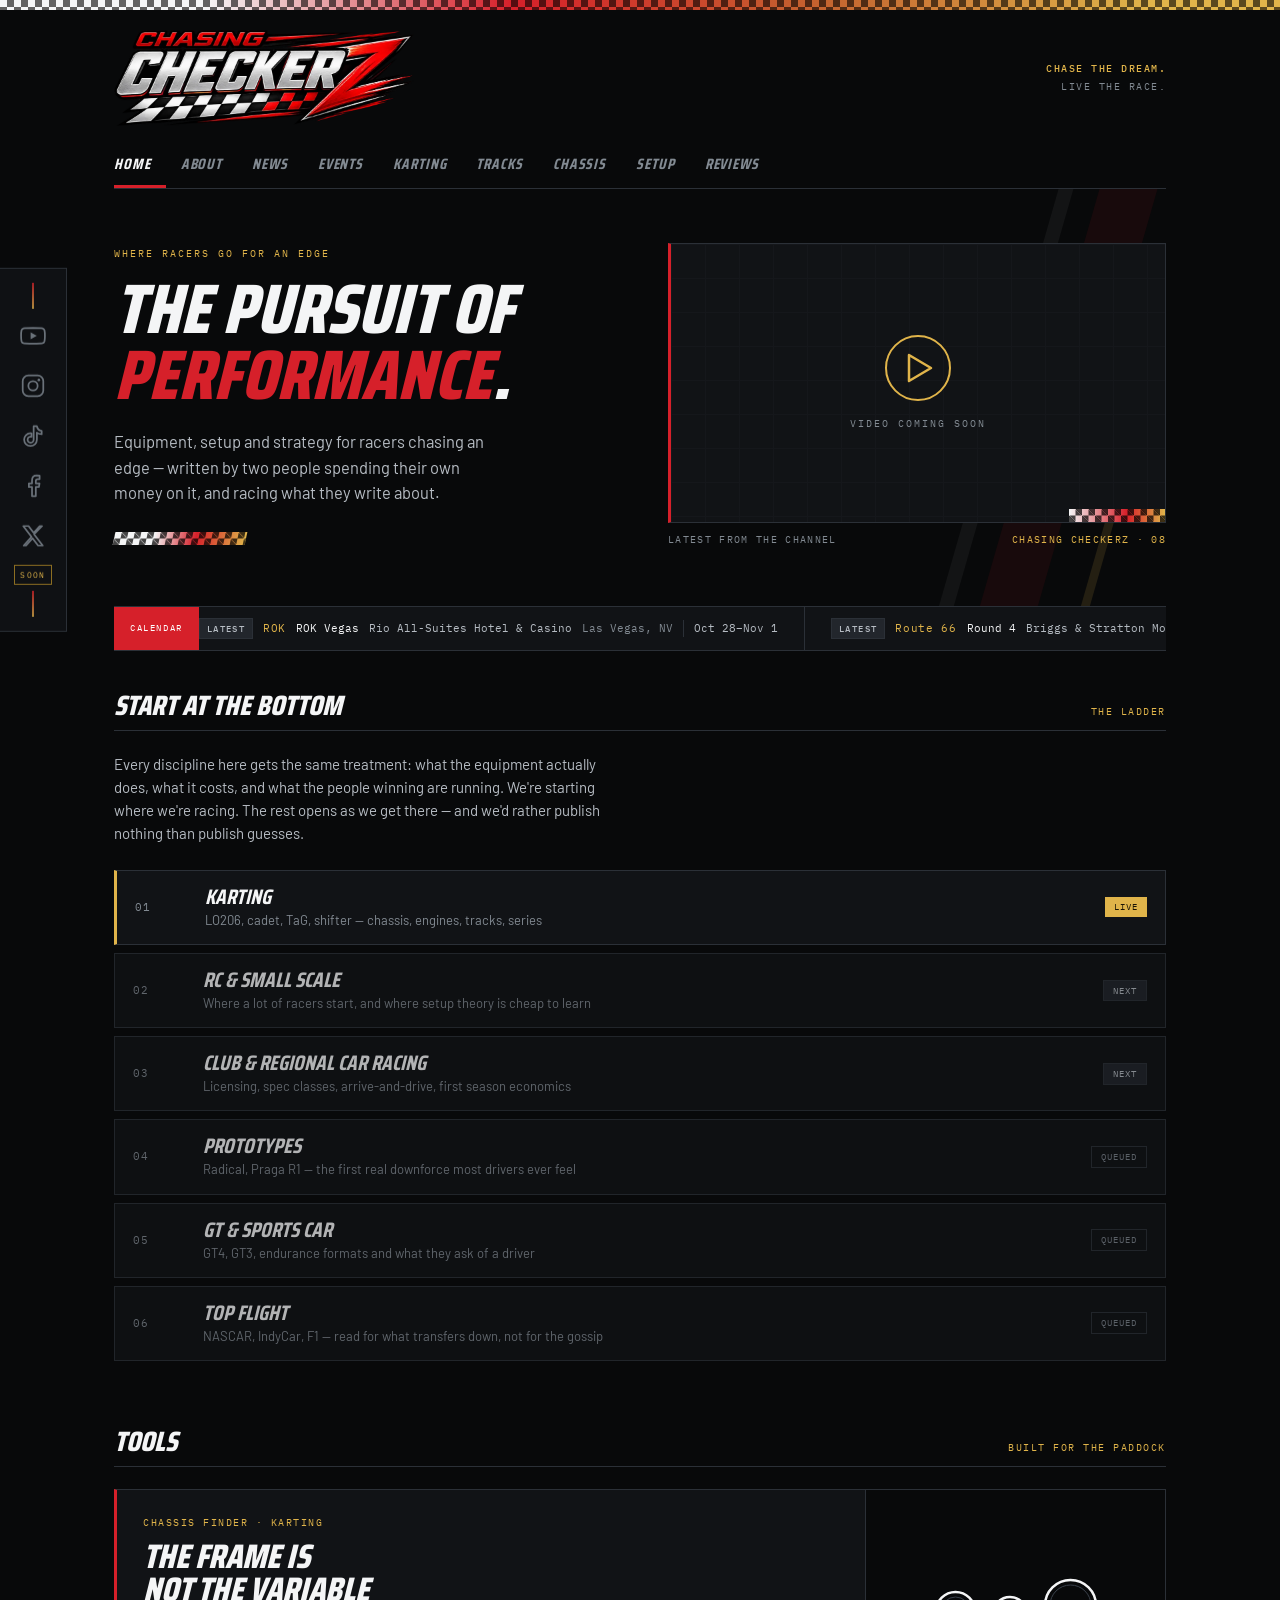
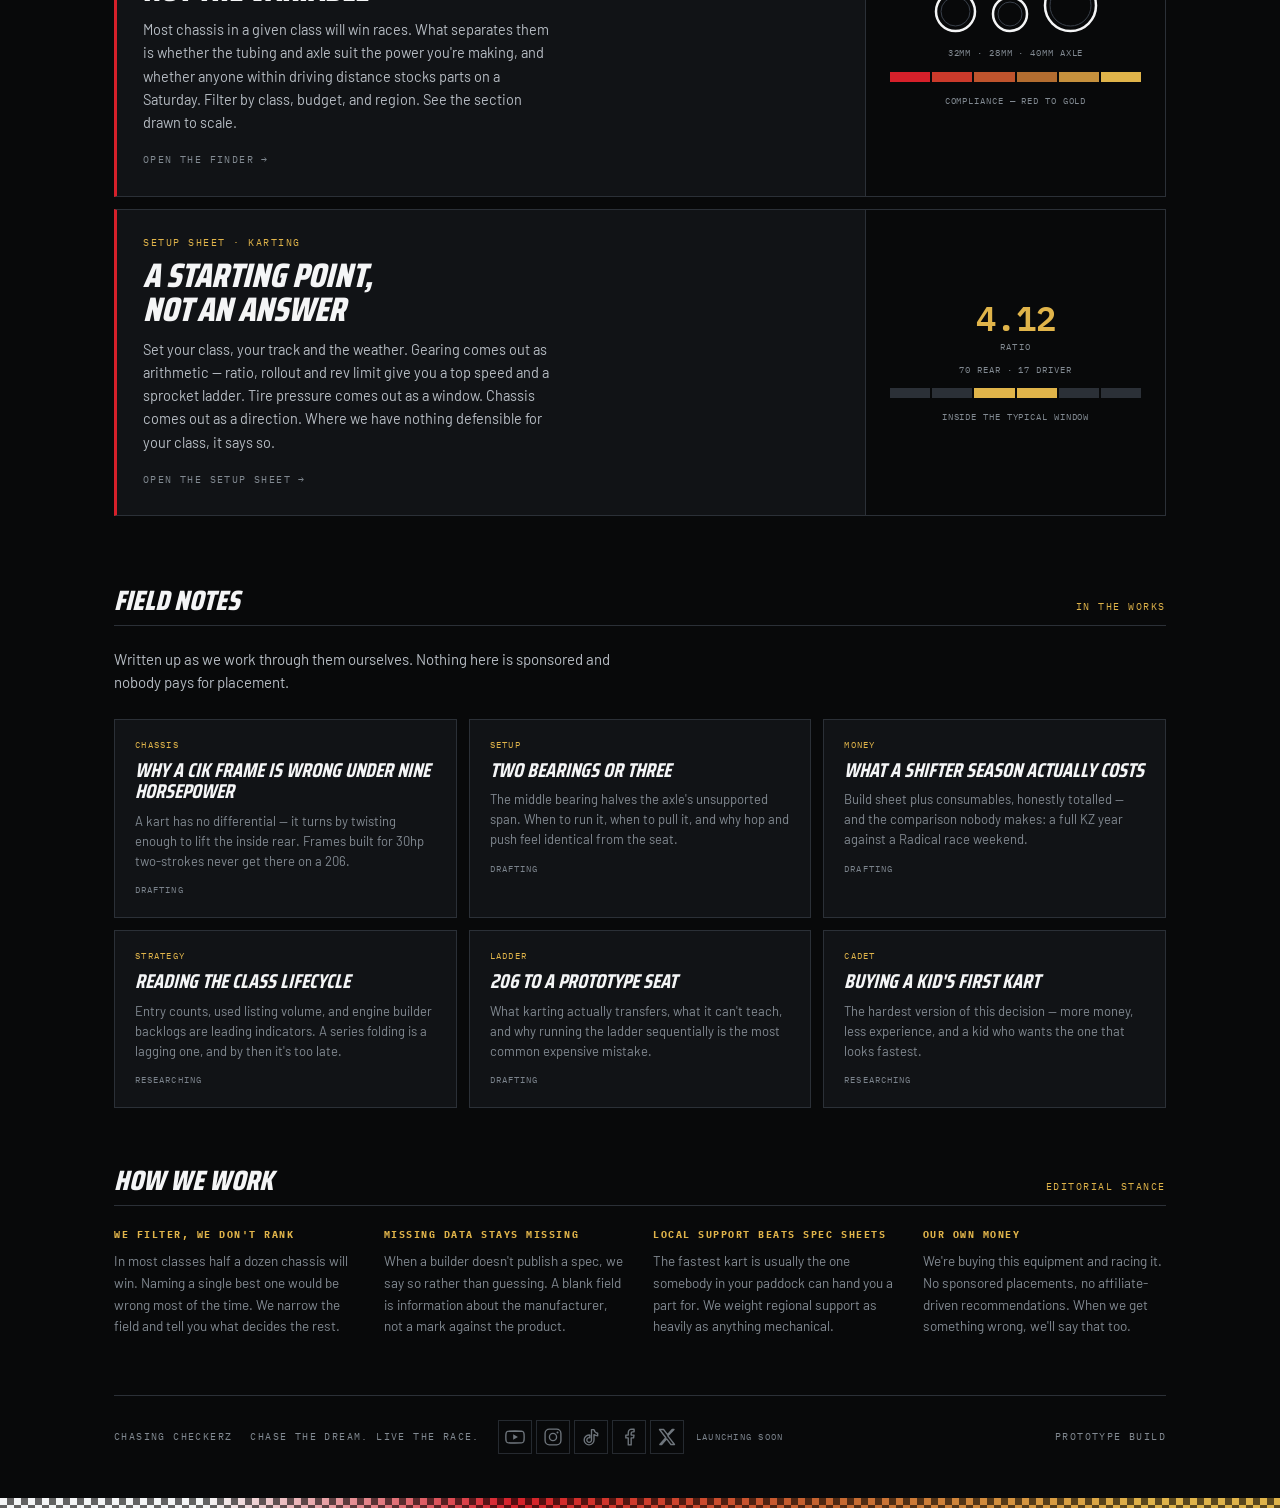
==== commit eac368bc: "Move expos to a dedicated Events page - New events.html: expos, trade shows and marquee race weeks w" ====
--- a/index.html
+++ b/index.html
@@ -83,6 +83,7 @@
       <a href="index.html" aria-current="page">Home</a>
       <a href="about.html">About</a>
       <a href="news.html">News</a>
+      <a href="events.html">Events</a>
       <a href="karting.html">Karting</a>
       <a href="tracks.html">Tracks</a>
       <a href="frame.html">Chassis</a>
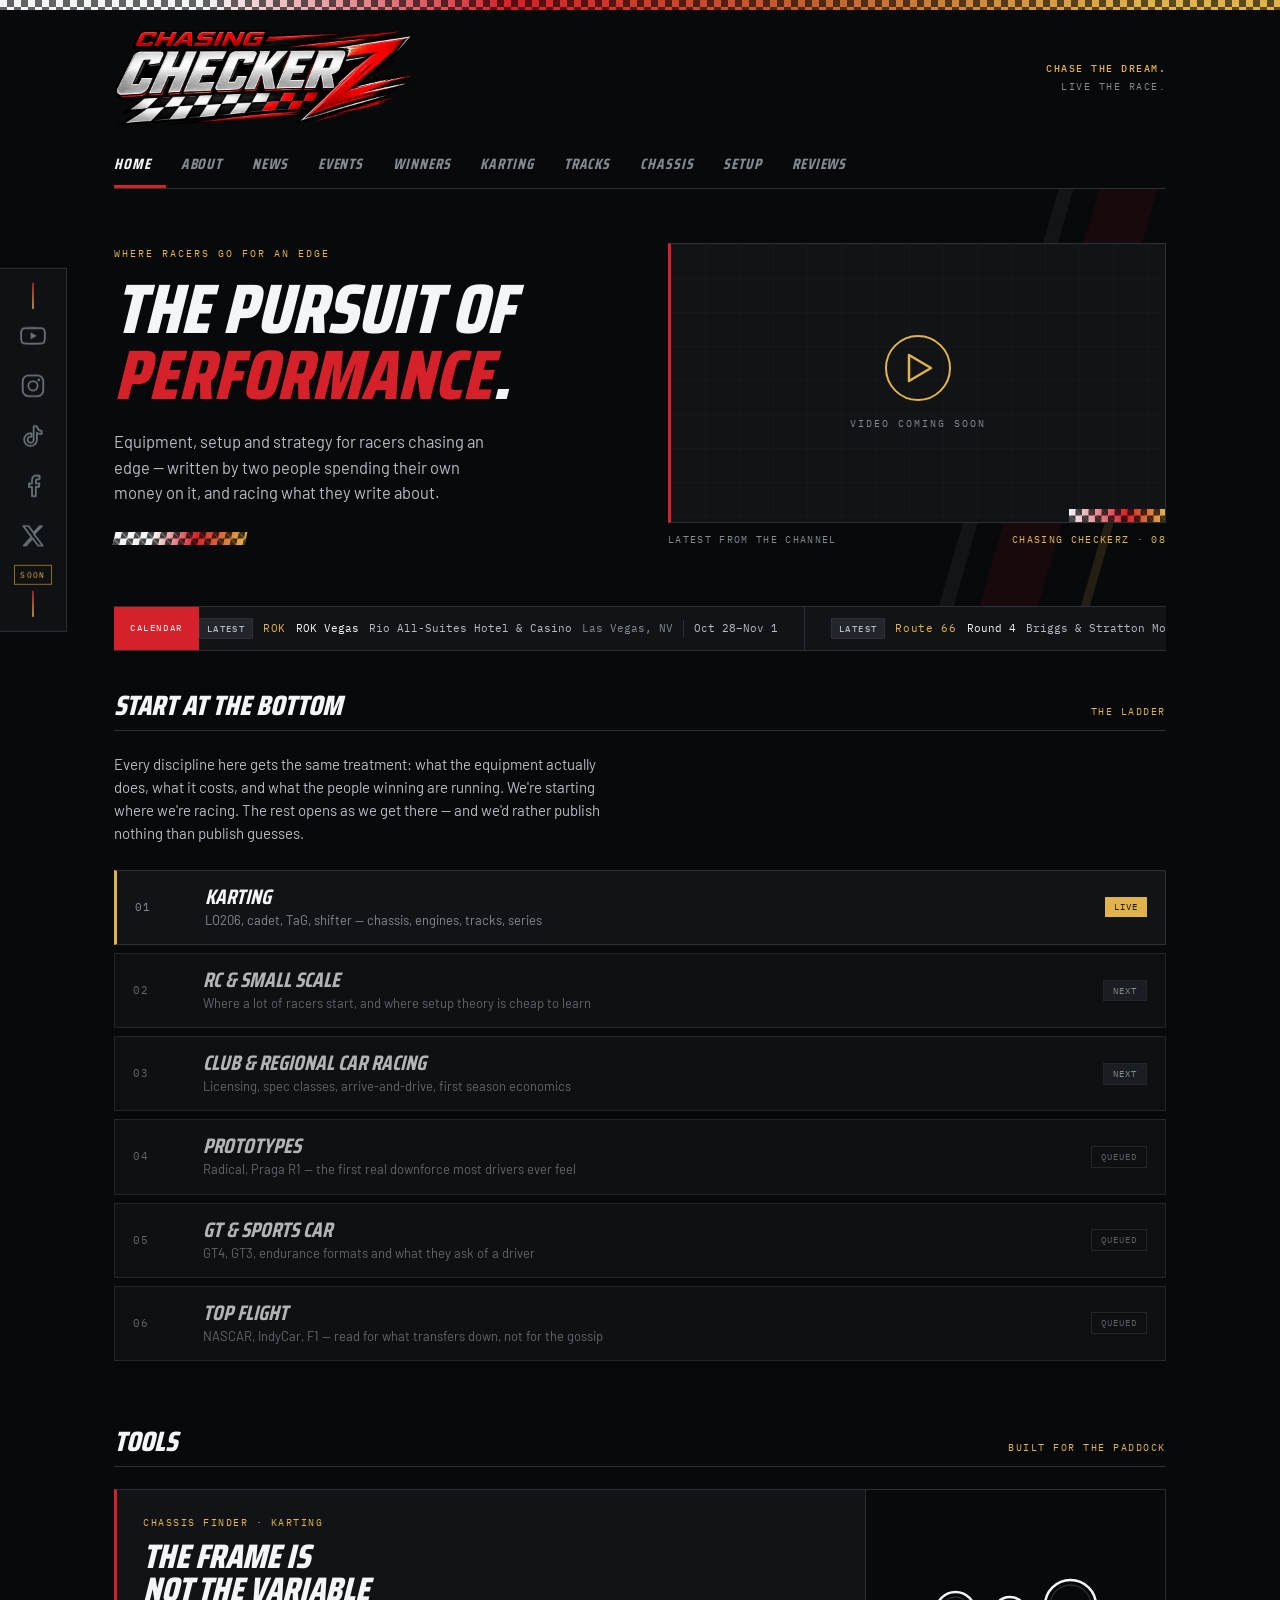
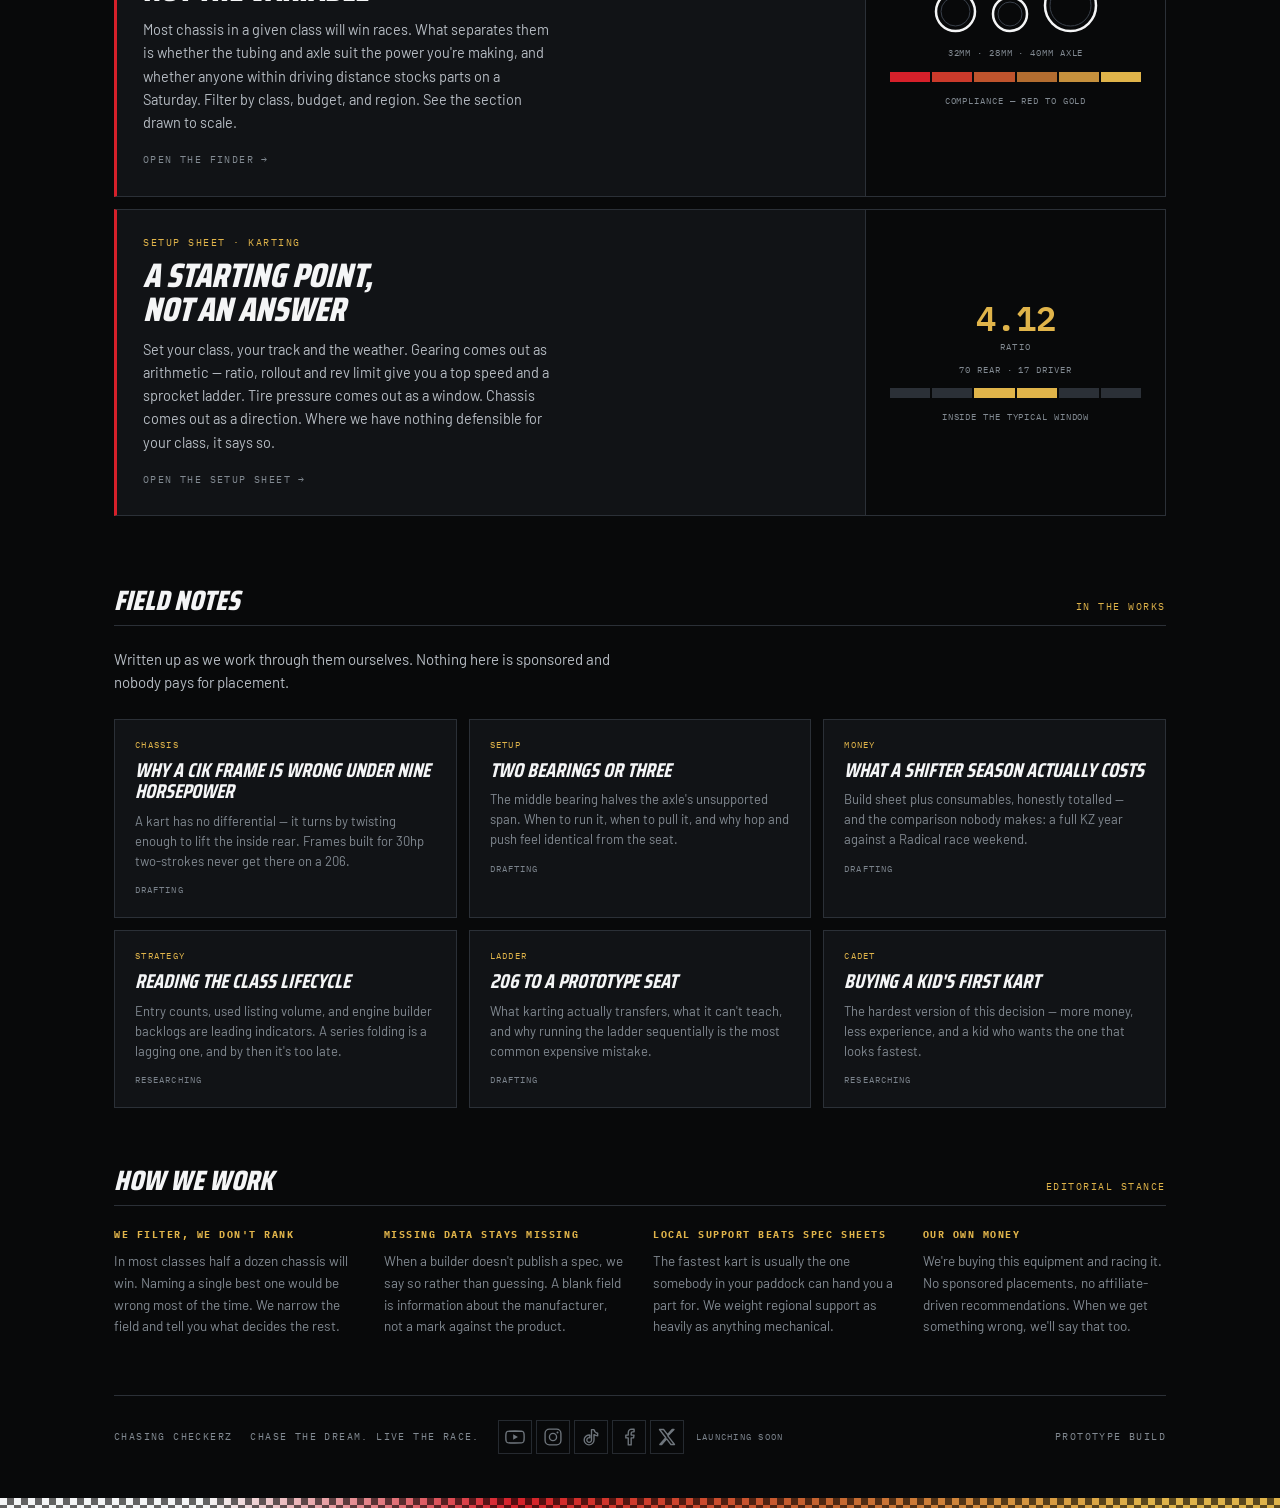
==== commit 4426cabe: "Add Who's Winning: 2026 national winners with equipment - winners.html: main event winners by class " ====
--- a/index.html
+++ b/index.html
@@ -84,6 +84,7 @@
       <a href="about.html">About</a>
       <a href="news.html">News</a>
       <a href="events.html">Events</a>
+      <a href="winners.html">Winners</a>
       <a href="karting.html">Karting</a>
       <a href="tracks.html">Tracks</a>
       <a href="frame.html">Chassis</a>
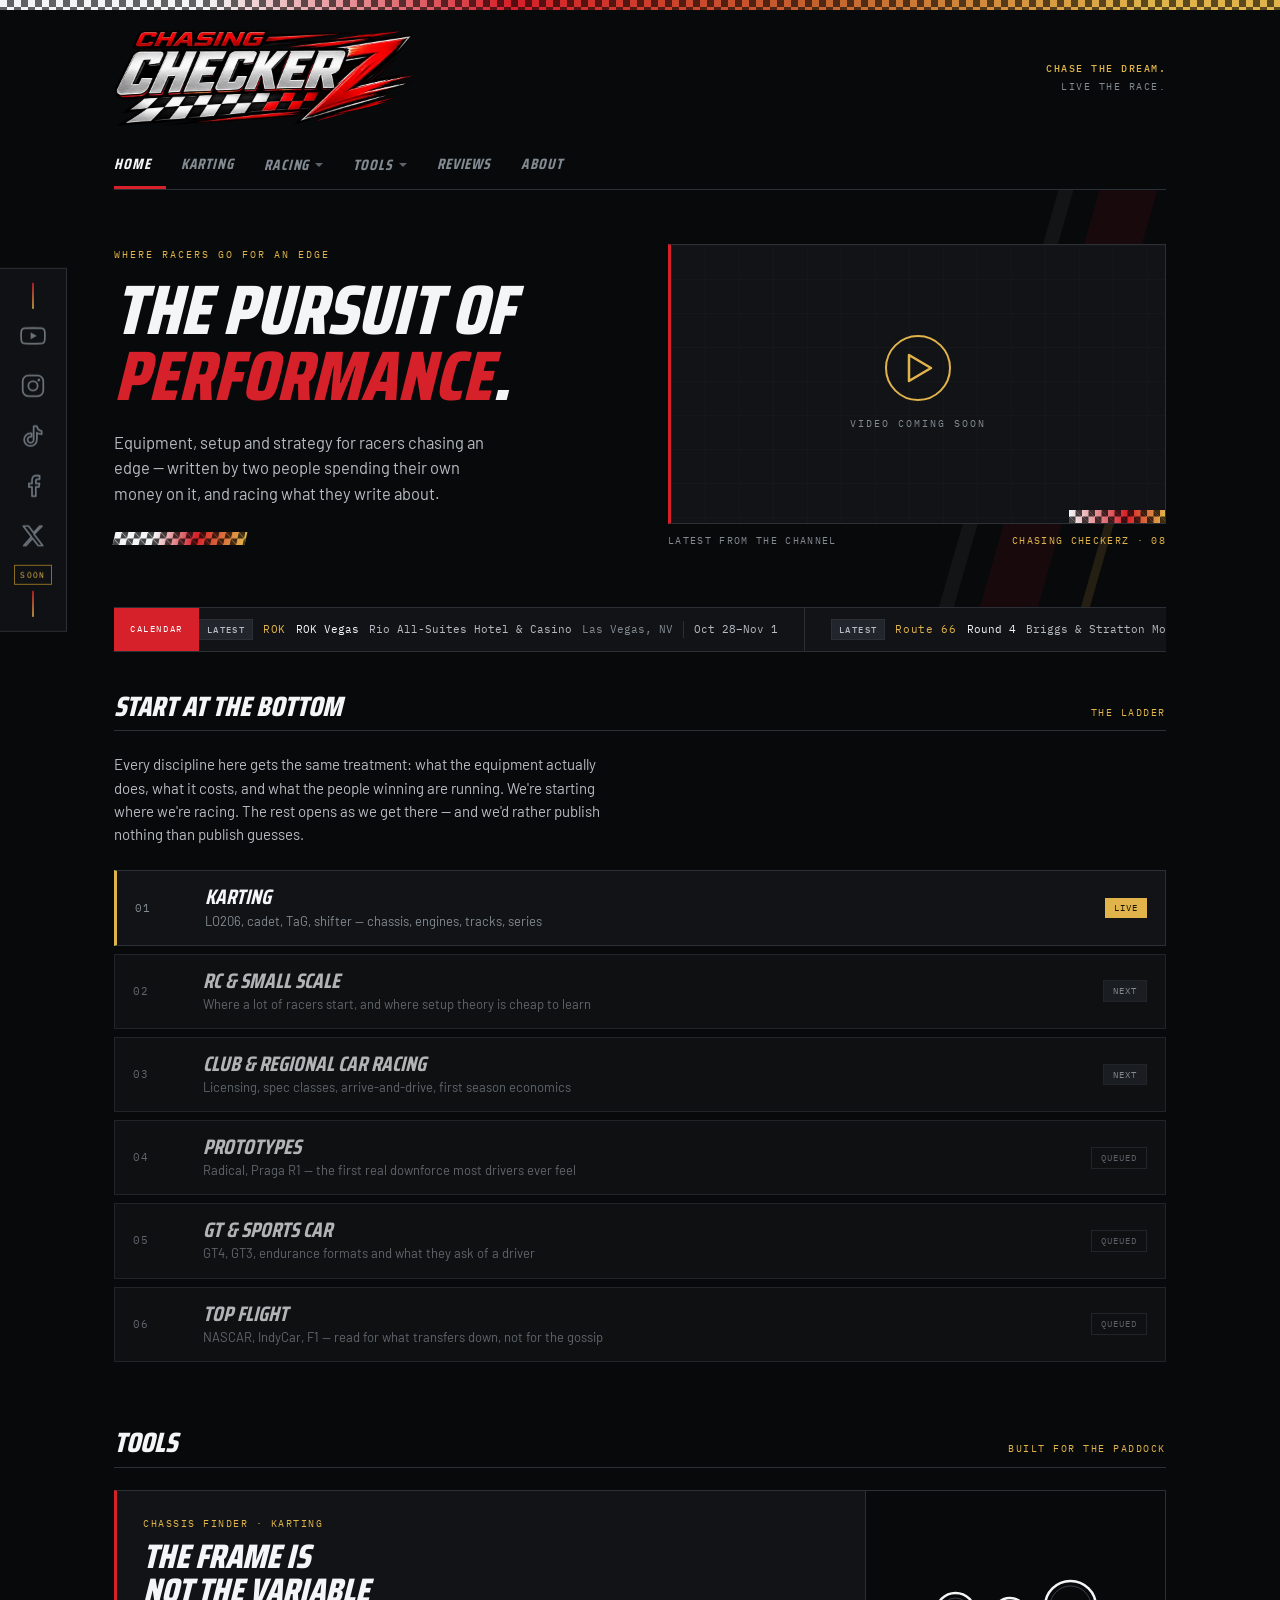
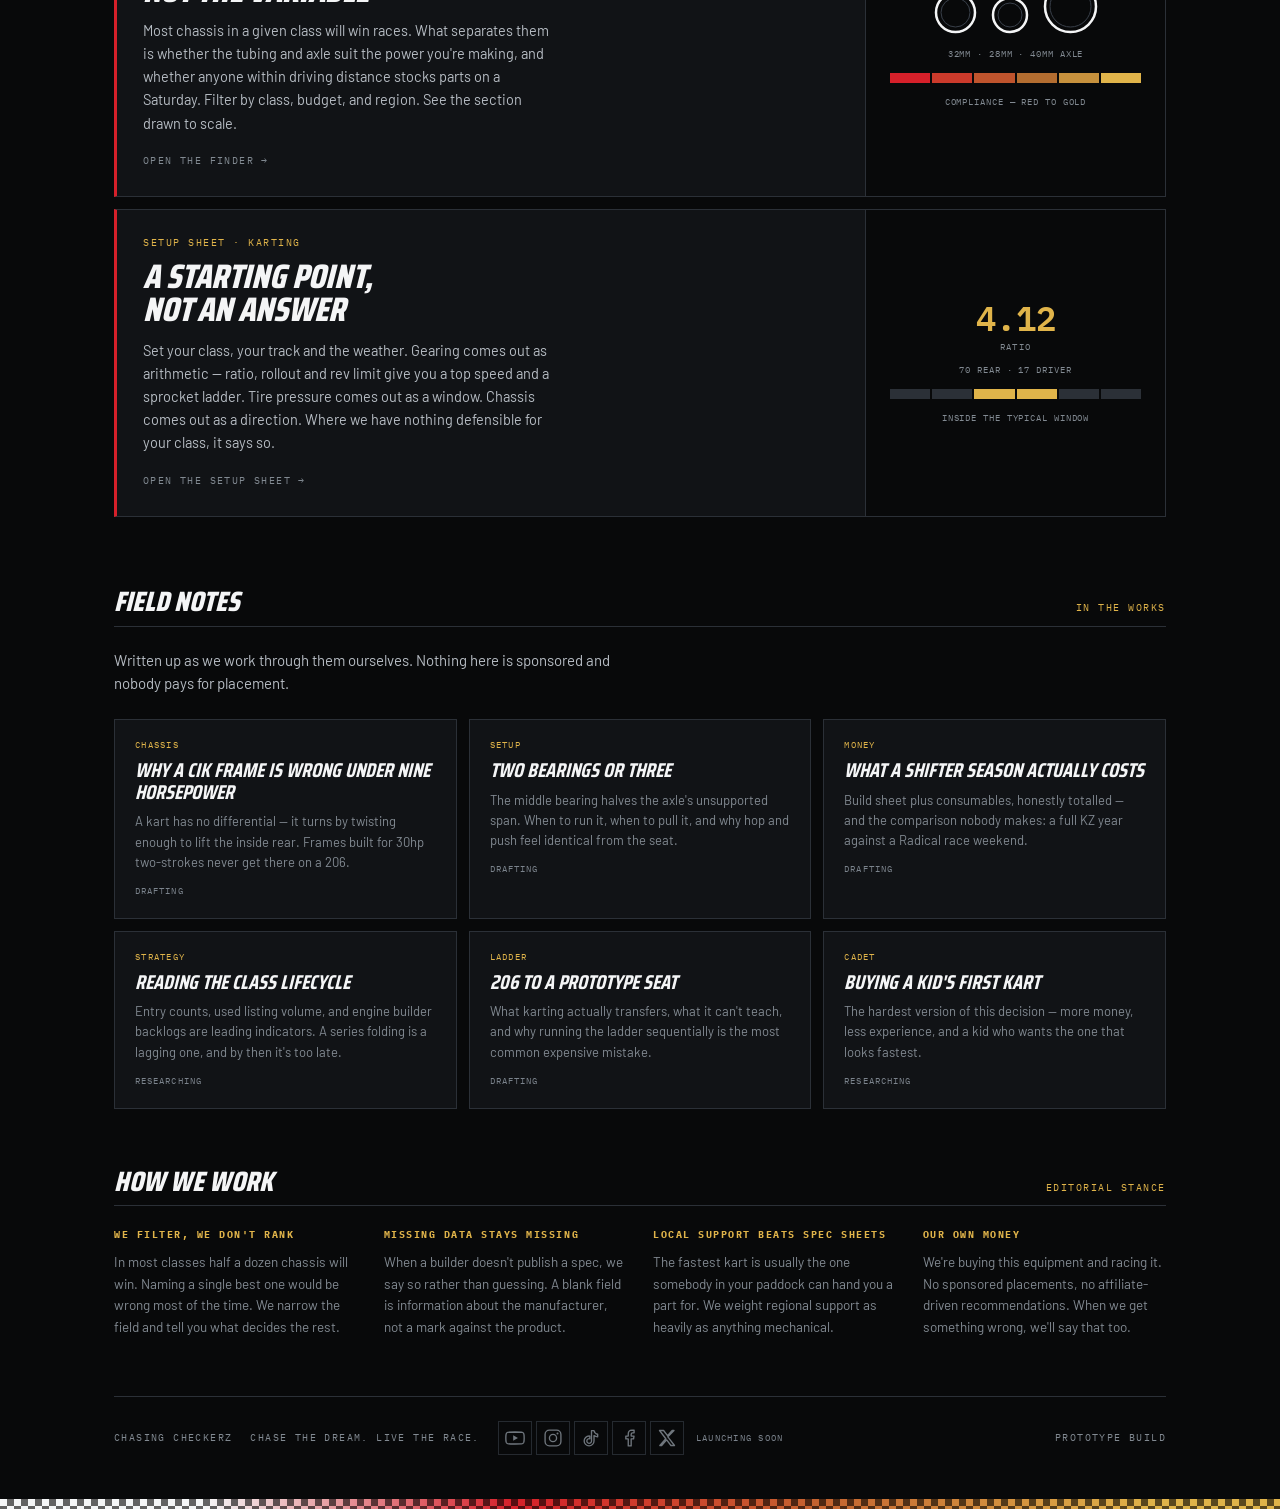
==== commit 8ad72d7c: "Group navigation under Racing and Tools Ten flat items had outgrown the bar. Now: Home, Karting, Rac" ====
--- a/index.html
+++ b/index.html
@@ -81,15 +81,25 @@
     </div>
     <nav class="sitenav">
       <a href="index.html" aria-current="page">Home</a>
+      <a href="karting.html">Karting</a>
+      <div class="navgrp">
+        <button type="button" aria-expanded="false" aria-haspopup="true">Racing</button>
+        <div class="navmenu">
+          <a href="news.html">News</a>
+          <a href="events.html">Events</a>
+          <a href="winners.html">Winners</a>
+        </div>
+      </div>
+      <div class="navgrp">
+        <button type="button" aria-expanded="false" aria-haspopup="true">Tools</button>
+        <div class="navmenu">
+          <a href="tracks.html">Tracks</a>
+          <a href="frame.html">Chassis</a>
+          <a href="setup.html">Setup</a>
+        </div>
+      </div>
+      <a href="review.html">Reviews</a>
       <a href="about.html">About</a>
-      <a href="news.html">News</a>
-      <a href="events.html">Events</a>
-      <a href="winners.html">Winners</a>
-      <a href="karting.html">Karting</a>
-      <a href="tracks.html">Tracks</a>
-      <a href="frame.html">Chassis</a>
-      <a href="setup.html">Setup</a>
-      <a href="review.html">Reviews</a>
     </nav>
   </header>
 
--- a/assets/app.css
+++ b/assets/app.css
@@ -202,3 +202,30 @@
   .tk-tr,.tk-loc{display:none}
   .tk-item{padding-right:18px;margin-right:18px}
 }
+
+/* --- Grouped navigation ------------------------------------------------- */
+.sitenav .navgrp{position:relative}
+.sitenav .navgrp>button{font-family:var(--disp);font-weight:700;font-style:italic;font-size:15px;
+  letter-spacing:.06em;text-transform:uppercase;color:var(--grey);background:none;border:0;
+  border-bottom:3px solid transparent;padding:11px 15px 9px;cursor:pointer;display:inline-flex;
+  align-items:center;gap:6px}
+.sitenav .navgrp>button:hover{color:var(--white)}
+.sitenav .navgrp>button::after{content:"";width:0;height:0;border-left:4px solid transparent;
+  border-right:4px solid transparent;border-top:4px solid currentColor;opacity:.7;
+  transition:transform .12s ease}
+.sitenav .navgrp>button[aria-expanded="true"]::after{transform:rotate(180deg)}
+.sitenav .navgrp>button[aria-expanded="true"]{color:var(--white)}
+.sitenav .navgrp.here>button{color:var(--white);border-bottom-color:var(--red)}
+.navmenu{display:none;position:absolute;top:100%;left:0;z-index:40;min-width:190px;
+  background:var(--carbon-2);border:1px solid var(--rule);border-top:2px solid var(--red);
+  box-shadow:0 14px 34px rgba(0,0,0,.55)}
+.navmenu.open{display:block}
+.sitenav .navmenu a{display:block;padding:10px 15px;border-bottom:1px solid var(--rule);
+  border-left:3px solid transparent;font-size:14px;color:var(--grey-2)}
+.sitenav .navmenu a:last-child{border-bottom:0}
+.sitenav .navmenu a:hover,.sitenav .navmenu a:focus-visible{background:var(--carbon-3);color:var(--white)}
+.sitenav .navmenu a[aria-current="page"]{color:var(--gold);border-left-color:var(--red);border-bottom-color:var(--rule)}
+@media (max-width:640px){
+  .sitenav .navgrp>button{padding:11px 11px 9px}
+  .navmenu{left:auto;right:0}
+}
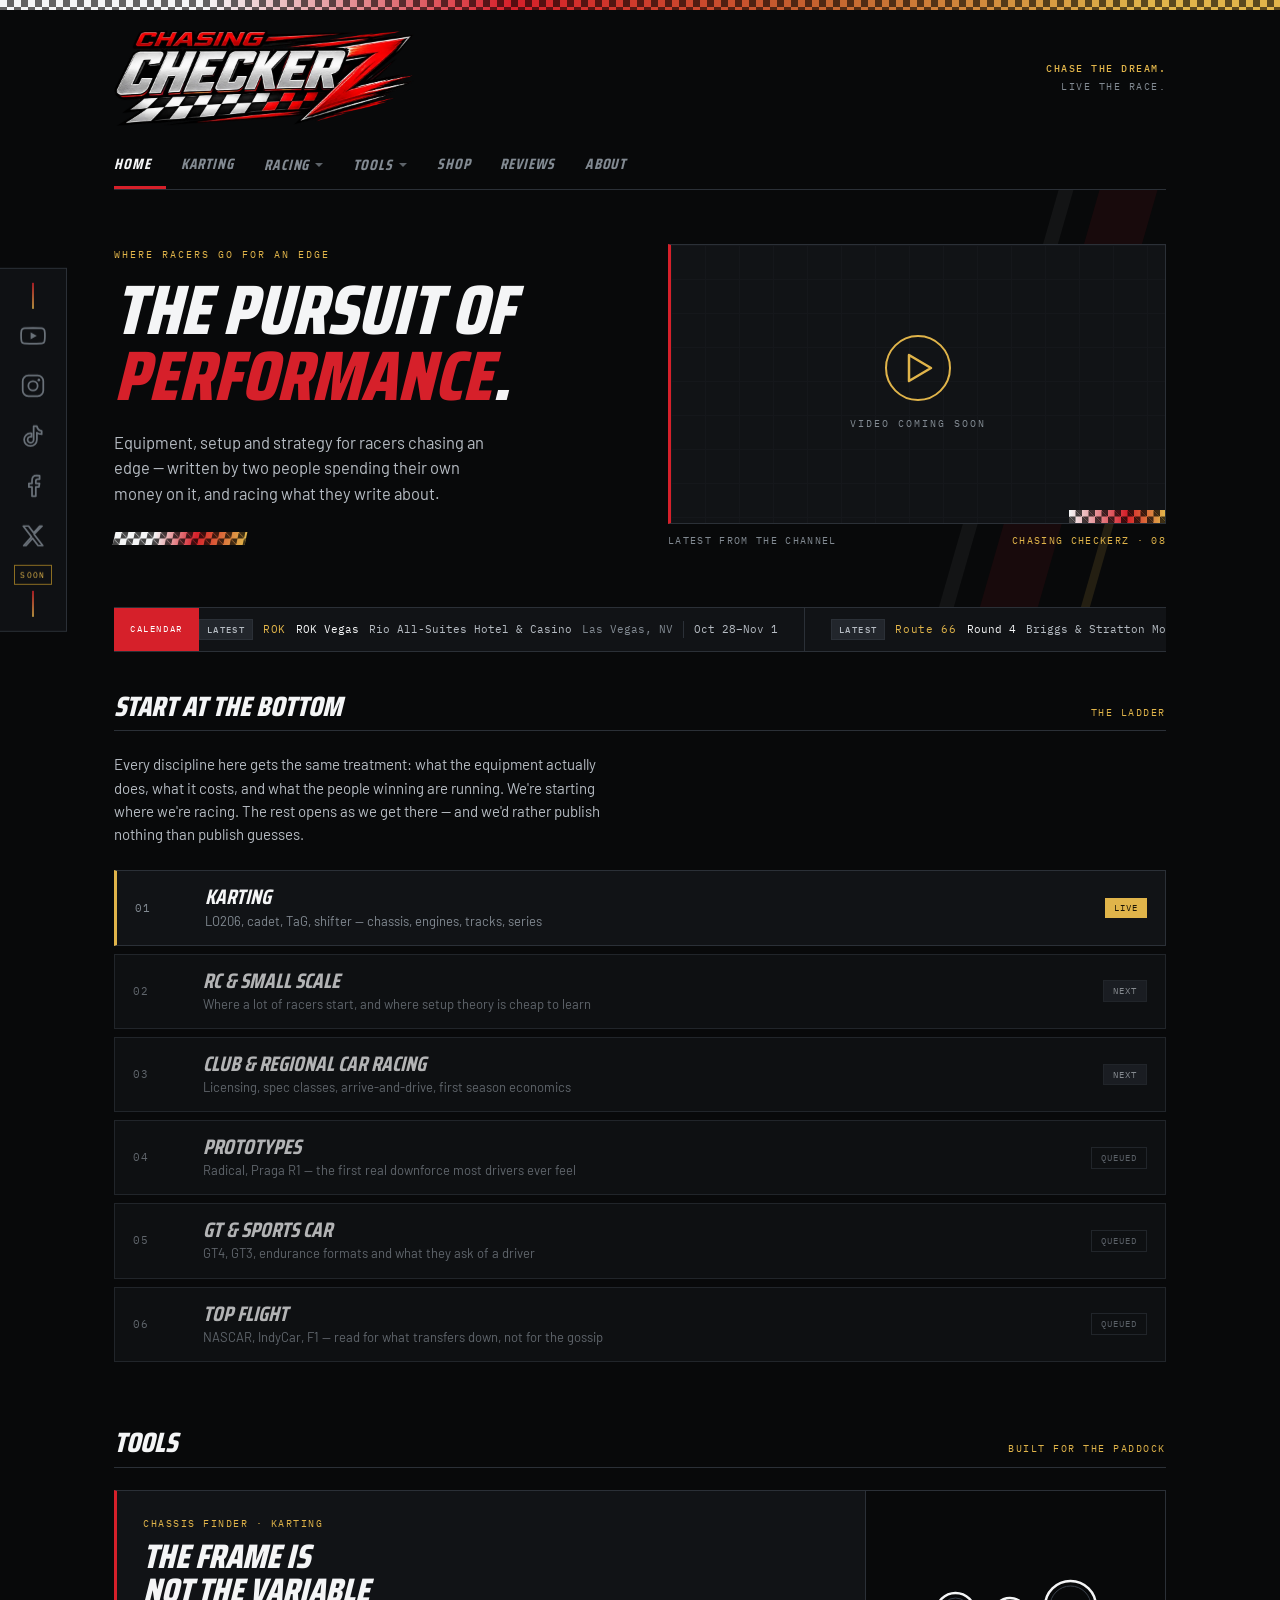
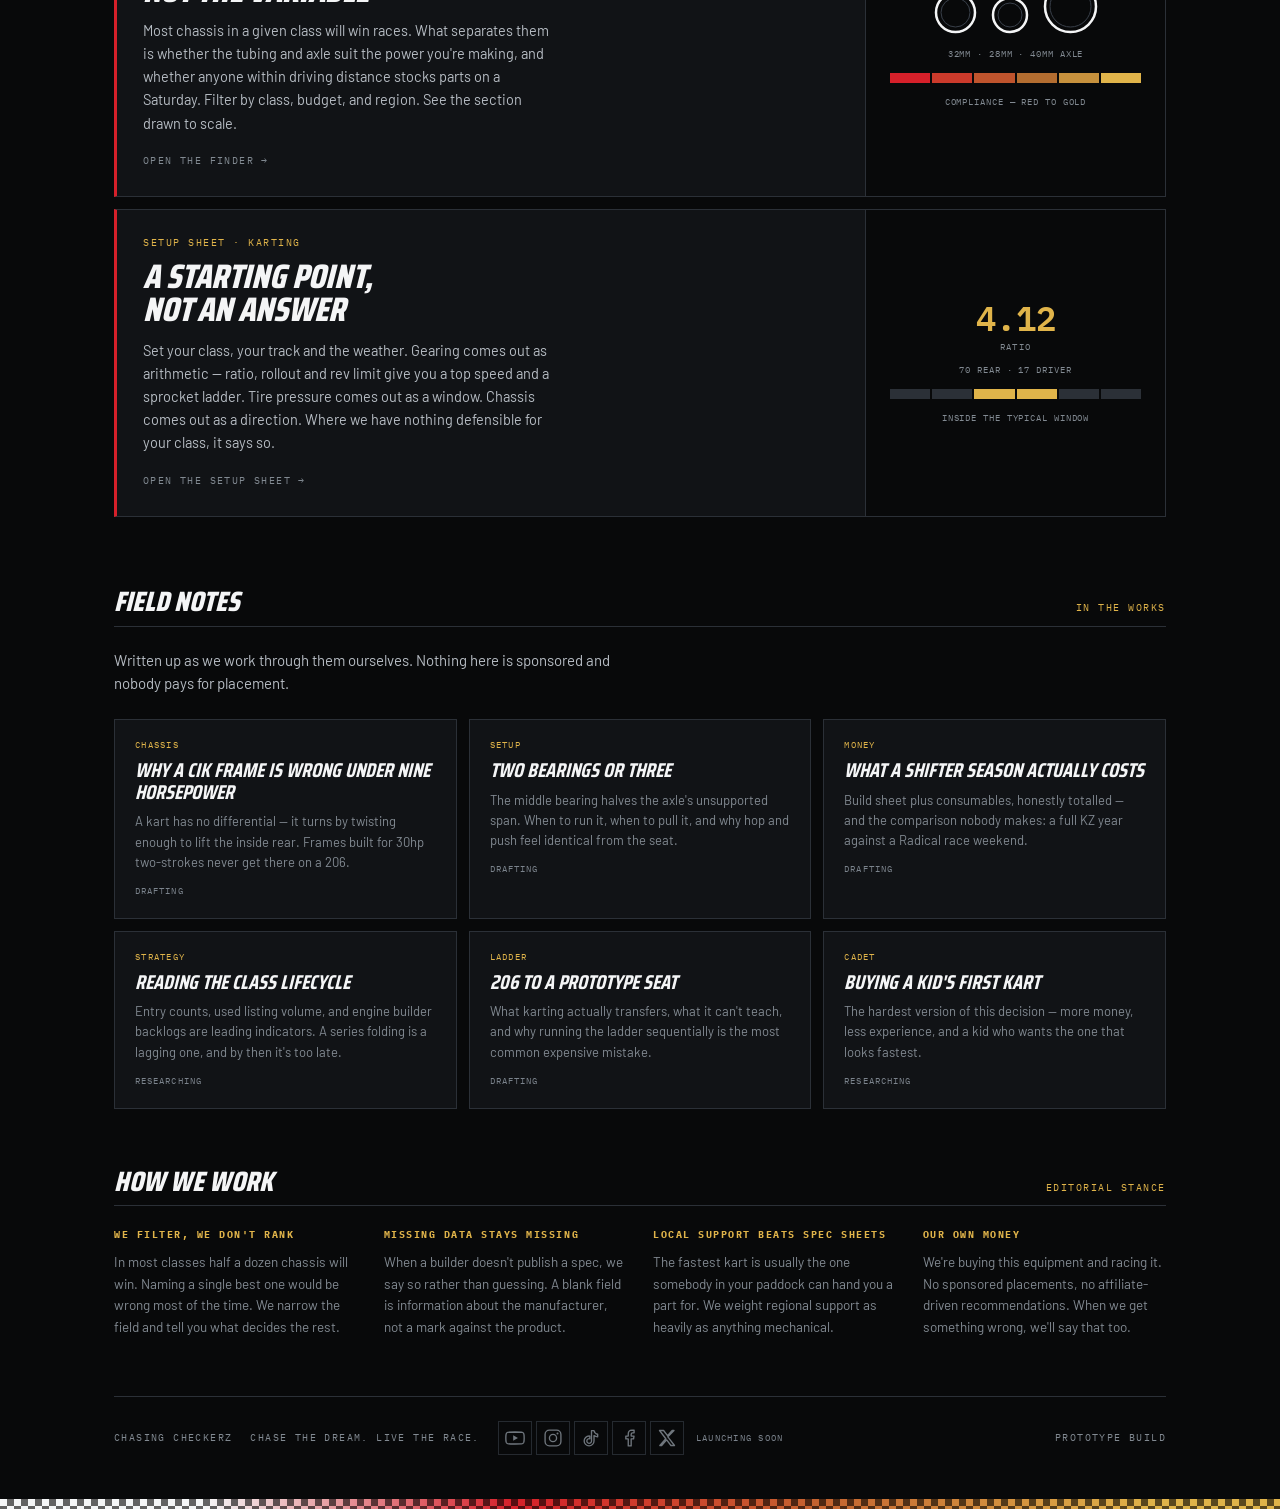
==== commit 4566d78a: "Add Shop page with merch concept board - shop.html: concept board image, six product lines, notify-m" ====
--- a/index.html
+++ b/index.html
@@ -98,6 +98,7 @@
           <a href="setup.html">Setup</a>
         </div>
       </div>
+      <a href="shop.html">Shop</a>
       <a href="review.html">Reviews</a>
       <a href="about.html">About</a>
     </nav>
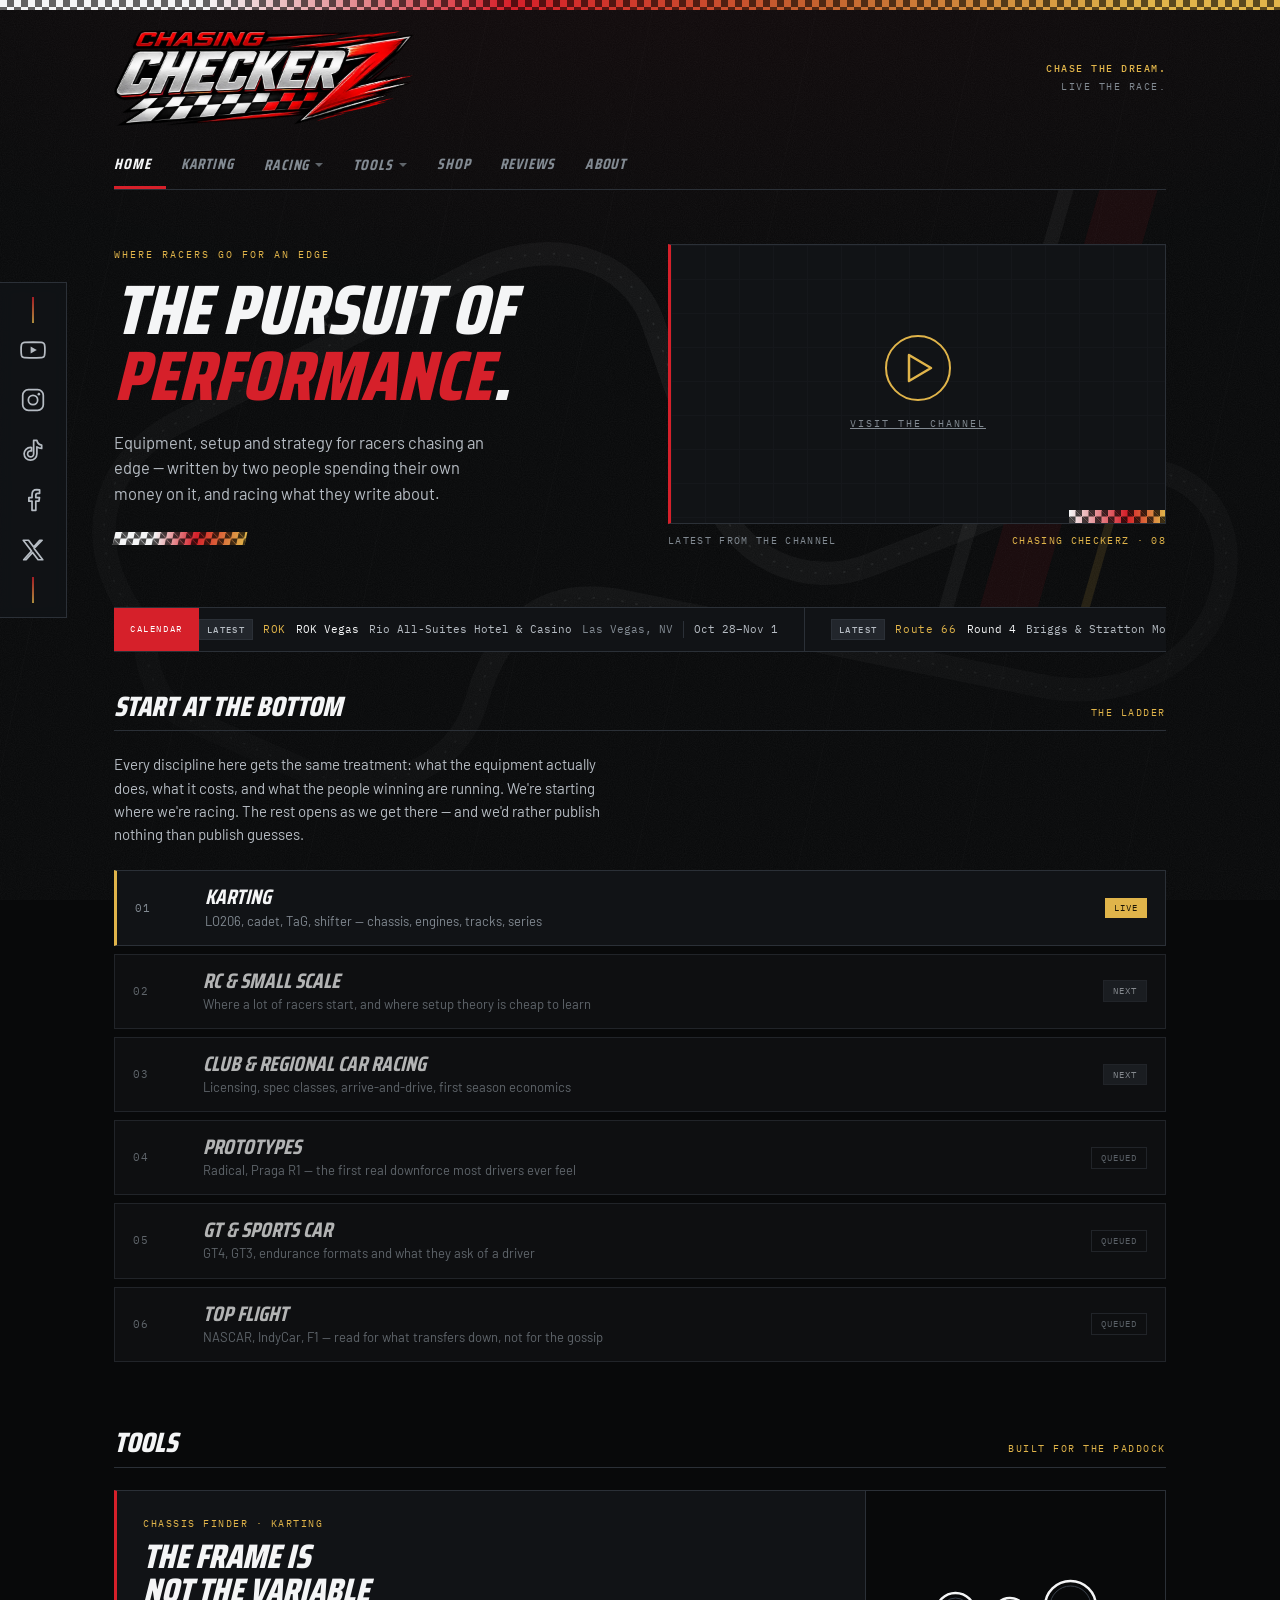
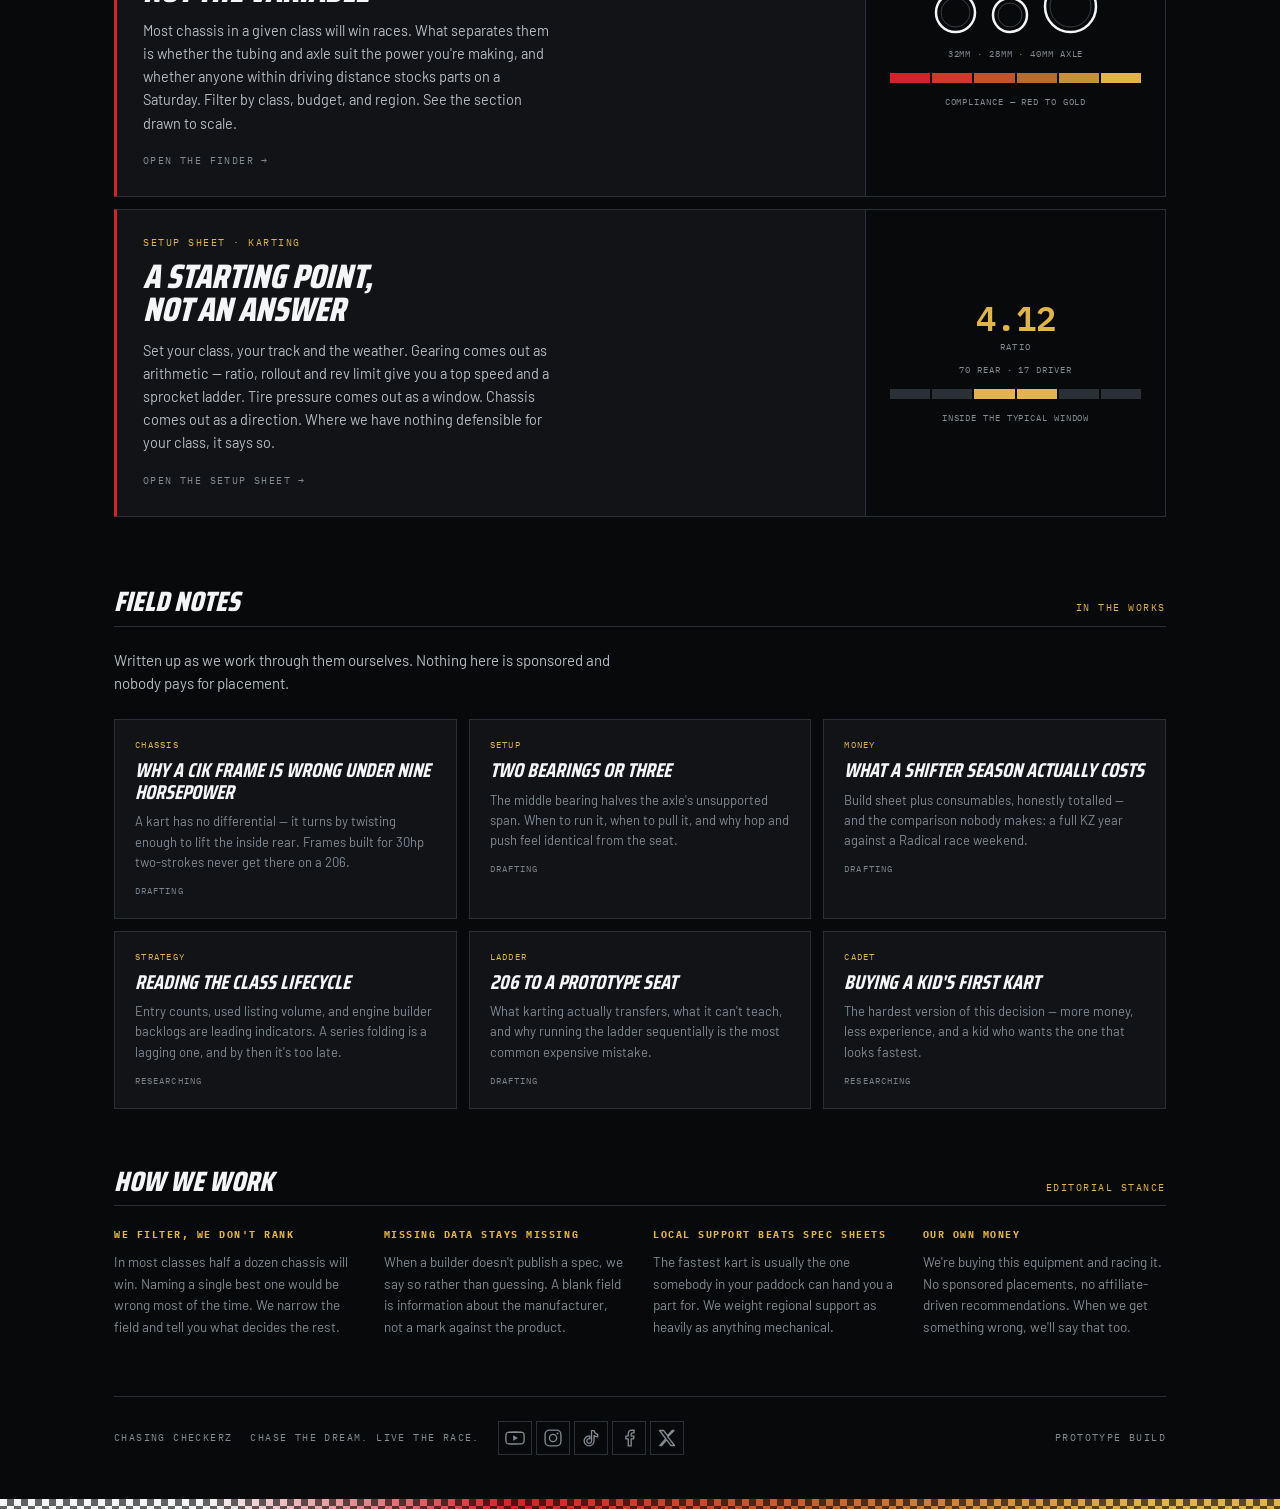
==== commit 6711f58e: "Activate social links — @chasingcheckerz on all five platforms YouTube, Instagram, TikTok, Facebook " ====
--- a/index.html
+++ b/index.html
@@ -128,7 +128,7 @@
         <div class="vplay" aria-hidden="true">
           <svg width="26" height="30" viewBox="0 0 26 30"><path d="M2 2 L24 15 L2 28 Z" fill="none" stroke="currentColor" stroke-width="2.5" stroke-linejoin="round"/></svg>
         </div>
-        <div class="vlabel">Video coming soon</div>
+        <div class="vlabel"><a href="https://www.youtube.com/@chasingcheckerz" target="_blank" rel="noopener noreferrer">Visit the channel</a></div>
         <div class="vcorner" aria-hidden="true"></div>
       </div>
       <figcaption class="vcap"><span>Latest from the channel</span><span>Chasing Checkerz &middot; 08</span></figcaption>
--- a/assets/app.css
+++ b/assets/app.css
@@ -229,3 +229,38 @@
   .sitenav .navgrp>button{padding:11px 11px 9px}
   .navmenu{left:auto;right:0}
 }
+
+/* --- Background texture --------------------------------------------------
+   Fixed, non-scrolling layer: an invented circuit trace plus asphalt grain,
+   with a faint red wash at the top edge. Kept at very low contrast so body
+   copy stays fully legible; hidden entirely for anyone who has asked for
+   reduced data, and never printed. */
+html{background:var(--black)}
+body{background:transparent;position:relative}
+body::before{
+  content:"";
+  position:fixed;
+  inset:0;
+  z-index:-1;
+  pointer-events:none;
+  background-color:var(--black);
+  background-image:
+    radial-gradient(120% 70% at 50% -10%, rgba(214,32,42,.055), transparent 62%),
+    repeating-linear-gradient(102deg, rgba(244,245,246,.012) 0 1px, transparent 1px 160px),
+    url("bg-track.svg");
+  background-repeat:no-repeat,repeat,no-repeat;
+  background-size:cover,auto,cover;
+  background-position:center top,center,center 44%;
+}
+@media (max-width:760px){
+  /* The trace is mostly off-screen at phone widths — drop it, keep the wash. */
+  body::before{background-image:
+    radial-gradient(140% 60% at 50% -10%, rgba(214,32,42,.05), transparent 62%),
+    repeating-linear-gradient(102deg, rgba(244,245,246,.012) 0 1px, transparent 1px 160px)}
+}
+@media (prefers-reduced-data:reduce){
+  body::before{background-image:none}
+}
+@media print{
+  body::before{display:none}
+}
